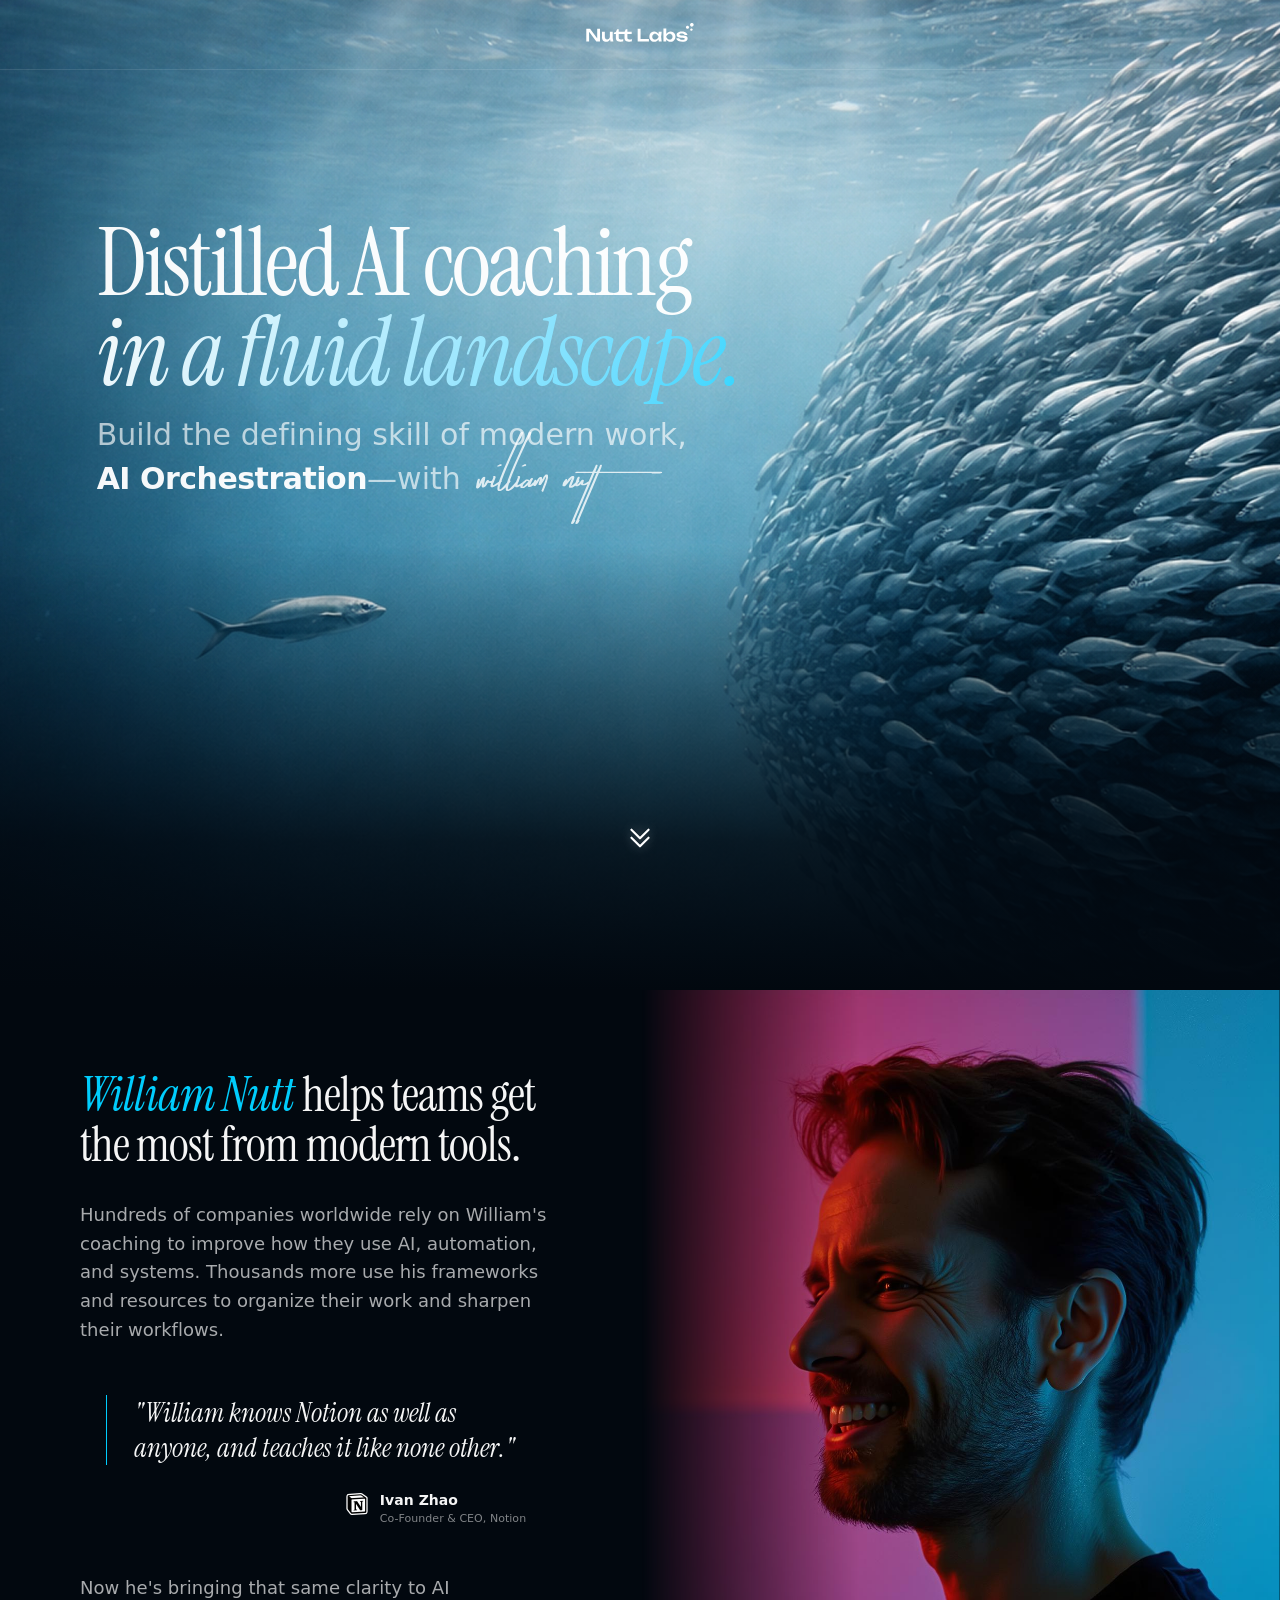
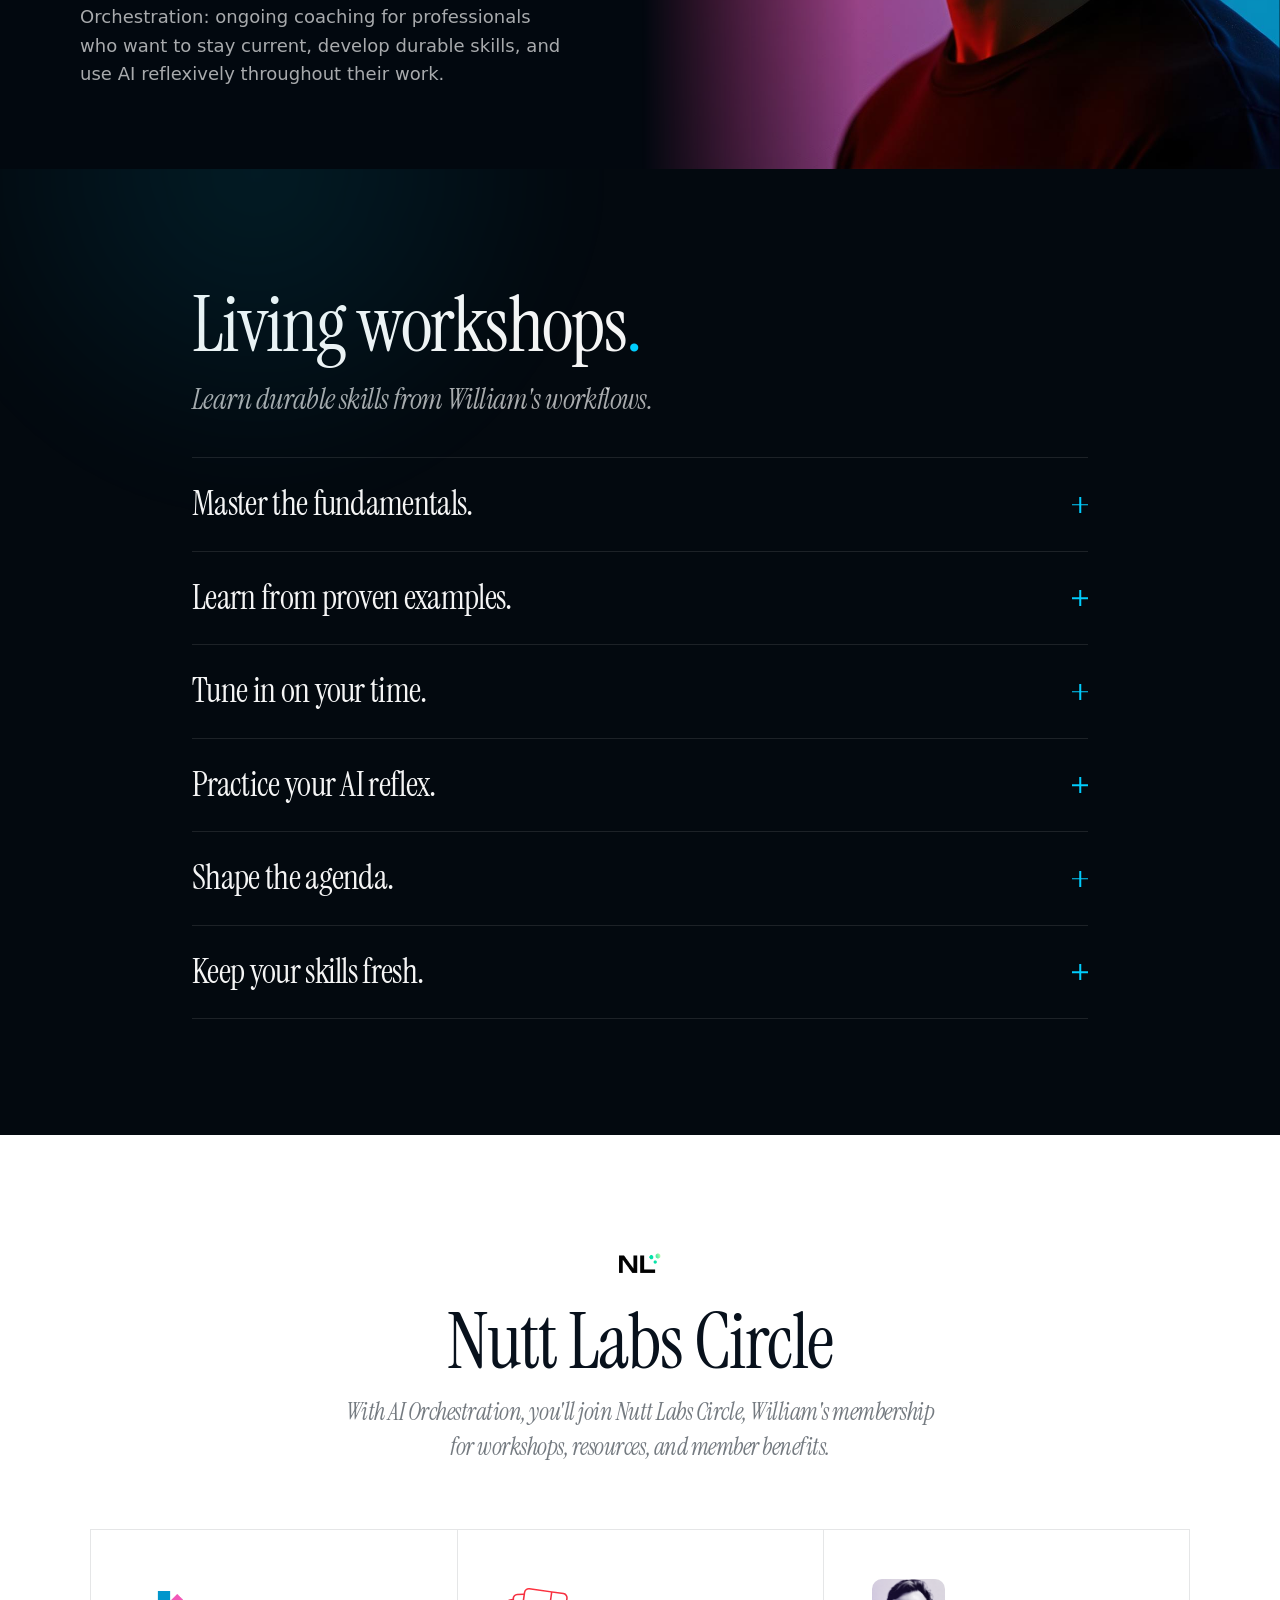
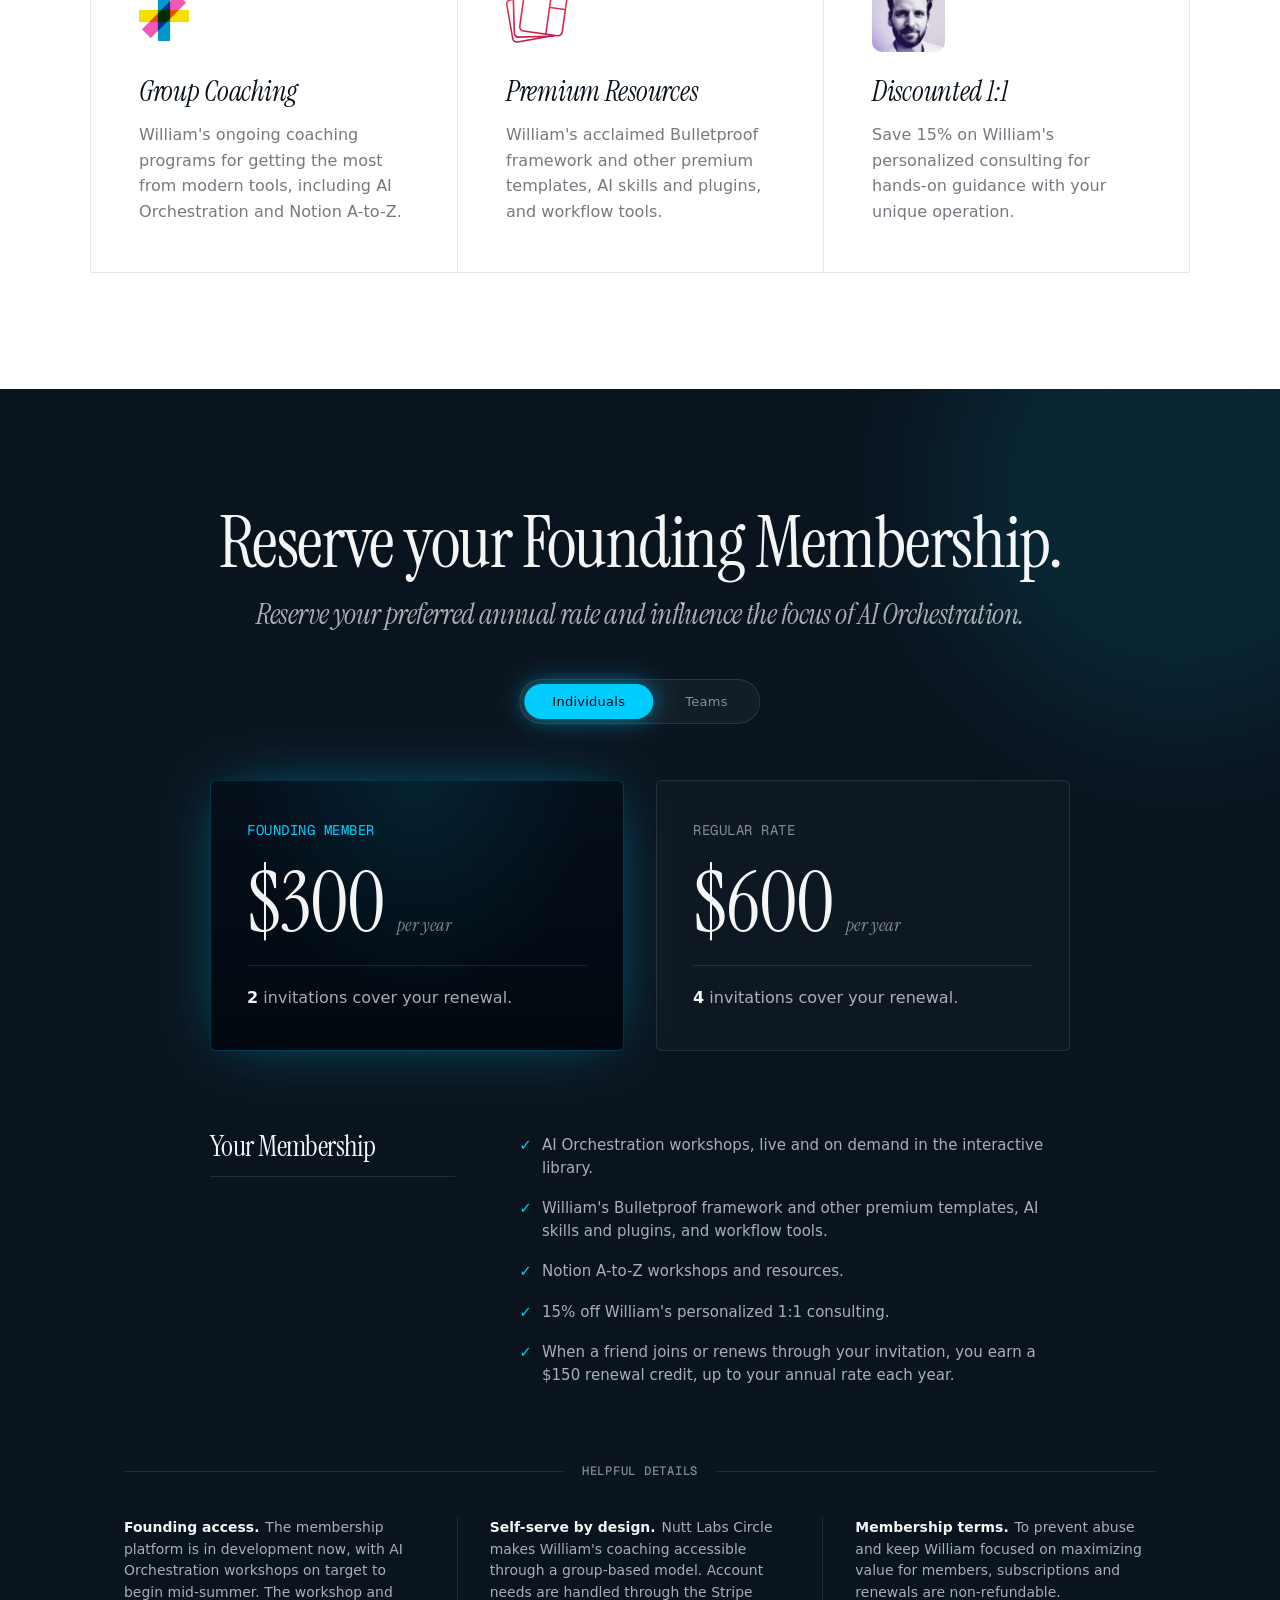
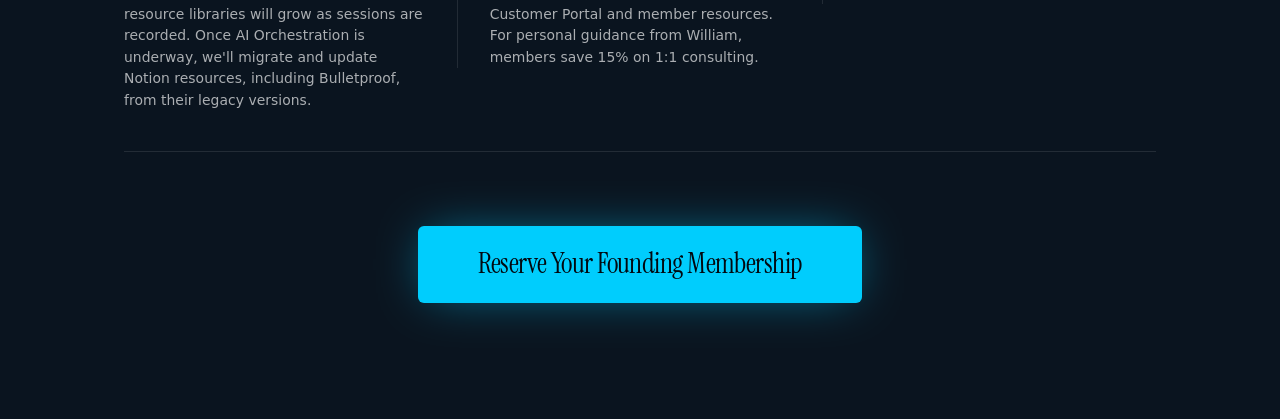
==== ai-orchestration/index.html @ 8f39b7be "Prog Co-authored-by: Copilot <copilot@github.com>" ====
<!DOCTYPE html>
<html lang="en">
<head>
<meta charset="UTF-8">
<meta name="viewport" content="width=device-width, initial-scale=1.0">
<title>Distilled AI Coaching with William Nutt</title>
<link rel="icon" type="image/png" href="assets/nutt-labs_favicon.png">
<meta property="og:image" content="assets/ai-orchestration_og.png">
<link rel="stylesheet" href="css/main.css">
</head>
<body>


<!-- ==================== HERO ==================== -->
<section class="hero-section">
  <div class="hero-bg"></div>
  <header class="hero-header">
    <img src="assets/nutt-labs_logo.svg" alt="Nutt Labs" class="hero-logo">
  </header>
  <div class="hero-content">
    <h1 class="hero-title">Distilled AI coaching<br><span class="hero-title-sub">in a fluid landscape.</span></h1>
    <p class="hero-subtitle"><span class="hero-subtitle__line1">Build the defining skill of modern work, </span><span class="hero-subtitle__line2"><strong>AI Orchestration</strong><span style="font-weight: 300">&mdash;</span>with <img src="assets/william-nutt_signature.svg" alt="William Nutt" class="signature"></span></p>
  </div>
  <div class="scroll-indicator">
    <svg class="chevron-top" width="21" height="12" viewBox="0 0 24 14" fill="none" xmlns="http://www.w3.org/2000/svg">
      <path d="M2 2L12 12L22 2" stroke="white" stroke-width="2.5" stroke-linecap="round" stroke-linejoin="round"/>
    </svg>
    <svg class="chevron-bottom" width="21" height="12" viewBox="0 0 24 14" fill="none" xmlns="http://www.w3.org/2000/svg">
      <path d="M2 2L12 12L22 2" stroke="white" stroke-width="2.5" stroke-linecap="round" stroke-linejoin="round"/>
    </svg>
  </div>
</section>


<!-- ==================== BIO ==================== -->
<section class="bio-section">
  <div class="bio-inner">
    <div class="bio-text">
      <h3 class="bio-lead"><strong>William Nutt</strong> helps teams get the most from modern tools.</h3>

      <p class="bio-body">Hundreds of companies worldwide rely on William's coaching to improve how they use AI, automation, and systems. Thousands more use his frameworks and resources to organize their work and sharpen their workflows.</p>

      <div class="bio-quote-block">
        <blockquote class="bio-quote">
          <p class="bio-quote-text">"William knows Notion as well as anyone, and teaches it like none other."</p>
        </blockquote>
        <div class="bio-attribution">
          <div class="bio-attr-icon">
            <img src="assets/notion.png" alt="Notion">
          </div>
          <div class="bio-attr-text">
            <div class="bio-attr-name">Ivan Zhao</div>
            <div class="bio-attr-title">Co-Founder & CEO, Notion</div>
          </div>
        </div>
      </div>

      <p class="bio-closing">Now he's bringing that same clarity to AI Orchestration: ongoing coaching for professionals who want to stay current, develop durable skills, and use AI reflexively throughout their work.</p>
    </div>
    <div class="bio-image">
      <img src="assets/william-nutt_profile.jpg" alt="Portrait of William Nutt">
    </div>
  </div>
</section>


<!-- ==================== WORKSHOPS ==================== -->
<section class="workshop-section">
  <div class="workshop-inner">
    <h2 class="workshop-header">Living workshops<span class="accent-period">.</span></h2>
    <h4 class="workshop-subheader">Learn durable skills from William's workflows.</h4>

    <div class="accordion">
      <div class="accordion-item">
        <button class="accordion-trigger" type="button" aria-expanded="false" aria-controls="acc-panel-1" id="acc-trigger-1">
          <span class="accordion-title">Master the fundamentals.</span>
          <span class="accordion-icon" aria-hidden="true"></span>
        </button>
        <div class="accordion-panel" id="acc-panel-1" role="region" aria-labelledby="acc-trigger-1" hidden>
          <p class="accordion-body">William continuously reinforces his core principles for getting the most from AI, including "learn fundamentals, not tactics." Specific tools and implementations expire quickly, but essential skills apply across tools and types of work, and they endure as AI evolves.</p>
        </div>
      </div>

      <div class="accordion-item">
        <button class="accordion-trigger" type="button" aria-expanded="false" aria-controls="acc-panel-2" id="acc-trigger-2">
          <span class="accordion-title">Learn from proven examples.</span>
          <span class="accordion-icon" aria-hidden="true"></span>
        </button>
        <div class="accordion-panel" id="acc-panel-2" role="region" aria-labelledby="acc-trigger-2" hidden>
          <p class="accordion-body">Where is AI actually useful? William shows how he, and the teams he advises, use AI for real gains throughout their workflows.</p>
        </div>
      </div>

      <div class="accordion-item">
        <button class="accordion-trigger" type="button" aria-expanded="false" aria-controls="acc-panel-3" id="acc-trigger-3">
          <span class="accordion-title">Tune in on your time.</span>
          <span class="accordion-icon" aria-hidden="true"></span>
        </button>
        <div class="accordion-panel" id="acc-panel-3" role="region" aria-labelledby="acc-trigger-3" hidden>
          <p class="accordion-body">Watch live or on demand. Filter the library by tool, function, date, and other helpful classifications to pinpoint the workshops most relevant to you, each with AI summaries and timestamps.</p>
        </div>
      </div>

      <div class="accordion-item">
        <button class="accordion-trigger" type="button" aria-expanded="false" aria-controls="acc-panel-4" id="acc-trigger-4">
          <span class="accordion-title">Practice your AI reflex.</span>
          <span class="accordion-icon" aria-hidden="true"></span>
        </button>
        <div class="accordion-panel" id="acc-panel-4" role="region" aria-labelledby="acc-trigger-4" hidden>
          <p class="accordion-body">Another of William's core principles: "Use AI reflexively." As you build fundamental skills, practical exercises will help them stick and train your AI reflex.</p>
        </div>
      </div>

      <div class="accordion-item">
        <button class="accordion-trigger" type="button" aria-expanded="false" aria-controls="acc-panel-5" id="acc-trigger-5">
          <span class="accordion-title">Shape the agenda.</span>
          <span class="accordion-icon" aria-hidden="true"></span>
        </button>
        <div class="accordion-panel" id="acc-panel-5" role="region" aria-labelledby="acc-trigger-5" hidden>
          <p class="accordion-body">Submit your questions and topic requests. AI identifies common themes for William to prioritize future workshops.</p>
        </div>
      </div>

      <div class="accordion-item">
        <button class="accordion-trigger" type="button" aria-expanded="false" aria-controls="acc-panel-6" id="acc-trigger-6">
          <span class="accordion-title">Keep your skills fresh.</span>
          <span class="accordion-icon" aria-hidden="true"></span>
        </button>
        <div class="accordion-panel" id="acc-panel-6" role="region" aria-labelledby="acc-trigger-6" hidden>
          <p class="accordion-body">As AI tools evolve at light speed, knowledge goes stale fast. The continuous nature of AI Orchestration keeps your skills sharp so you can maintain your edge.</p>
        </div>
      </div>
    </div>

  </div>
</section>


<!-- ==================== CIRCLE ==================== -->
<section class="circle-section">
  <div class="circle-inner">
    <div class="circle-header-row">
      <h2 class="circle-header">Nutt Labs Circle</h2>
      <div class="circle-header-divider"></div>
      <img src="assets/nutt-labs_icon.png" alt="Nutt Labs" class="circle-logo">
    </div>
    <h4 class="circle-subheader">With AI Orchestration, you'll join Nutt Labs Circle, William's membership for workshops, resources, and member benefits.</h4>

    <div class="circle-grid">
      <div class="circle-card">
        <div class="card-image-wrap"><img src="assets/Productivity-Nexus-Icon.png" alt="Productivity Nexus icon" class="card-image card-image--icon card-image--productivity-nexus"></div>
        <h4 class="circle-title">Group Coaching</h4>
        <p class="circle-description">William's ongoing coaching programs for getting the most from modern tools, including AI Orchestration and Notion A-to-Z.</p>
      </div>

      <div class="circle-card">
        <div class="card-image-wrap"><img src="assets/templates-icon.svg" alt="Premium resources" class="card-image card-image--icon"></div>
        <h4 class="circle-title">Premium Resources</h4>
        <p class="circle-description">William's acclaimed Bulletproof framework and other premium templates, AI skills and plugins, and workflow tools.</p>
      </div>

      <div class="circle-card">
        <div class="card-image-wrap"><img src="assets/william-nutt_purple.png" alt="William Nutt" class="card-image card-image--headshot"></div>
        <h4 class="circle-title">Discounted 1:1</h4>
        <p class="circle-description">Save 15% on William's personalized consulting for hands-on guidance with your unique operation.</p>
      </div>
    </div>
  </div>
</section>


<!-- ==================== PRICING ==================== -->
<section class="pricing-section" id="pricing">
  <div class="pricing-inner">
    <h2 class="pricing-header">Reserve your Founding Membership.</h2>
    <h4 class="pricing-subheader">Reserve your preferred annual rate and influence the focus of AI Orchestration.</h4>

    <div class="tabs">
      <button class="tab active" onclick="switchTab('individual')">Individuals</button>
      <a href="https://form.nutt.ai/teams" target="_blank" class="tab">Teams</a>
    </div>

    <!-- Individual Tab -->
    <div id="tab-individual" class="tab-content active">
      <div class="pricing-columns">
        <div class="pricing-card founding">
          <div class="card-tier">Founding Member</div>
          <div class="card-price">$300</div>
          <div class="card-price-period">per year</div>
          <hr class="card-divider">
          <div class="card-referral"><span class="referral-highlight">2</span> invitations cover your renewal.</div>
        </div>

        <div class="pricing-card regular">
          <div class="card-tier">Regular Rate</div>
          <div class="card-price">$600</div>
          <div class="card-price-period">per year</div>
          <hr class="card-divider">
          <div class="card-referral"><span class="referral-highlight">4</span> invitations cover your renewal.</div>
        </div>
      </div>

    </div>


    <div class="features-section">
      <div class="features-left">
        <h4 class="features-heading">Your Membership</h4>
        <hr class="features-line">
      </div>
      <ul class="features-list">
        <li class="feature-item"><span class="feature-check">&#10003;</span> <span>AI Orchestration workshops, live and on demand in the interactive library.</span></li>
        <li class="feature-item"><span class="feature-check">&#10003;</span> <span>William's Bulletproof framework and other premium templates, AI skills and plugins, and workflow tools.</span></li>
        <li class="feature-item"><span class="feature-check">&#10003;</span> <span>Notion A-to-Z workshops and resources.</span></li>
        <li class="feature-item"><span class="feature-check">&#10003;</span> <span>15% off William's personalized 1:1 consulting.</span></li>
        <li class="feature-item"><span class="feature-check">&#10003;</span> <span>When a friend joins or renews through your invitation, you earn a $150 renewal credit, up to your annual rate each year.</span></li>
      </ul>
    </div>

    <div class="cta-fine-print-block">
      <p class="cta-fine-print-intro">Helpful Details</p>
      <div class="cta-fine-print">
        <div class="cta-fine-print-item">
          <p class="cta-fine-print-body"><strong>Founding access.</strong> The membership platform is in development now, with AI Orchestration workshops on target to begin mid-summer. The workshop and resource libraries will grow as sessions are recorded. Once AI Orchestration is underway, we'll migrate and update Notion resources, including Bulletproof, from their legacy versions.</p>
        </div>
        <div class="cta-fine-print-item">
          <p class="cta-fine-print-body"><strong>Self-serve by design.</strong> Nutt Labs Circle makes William's coaching accessible through a group-based model. Account needs are handled through the Stripe Customer Portal and member resources. For personal guidance from William, members save 15% on 1:1 consulting.</p>
        </div>
        <div class="cta-fine-print-item">
          <p class="cta-fine-print-body"><strong>Membership terms.</strong> To prevent abuse and keep William focused on maximizing value for members, subscriptions and renewals are non-refundable.</p>
        </div>
      </div>
    </div>

    <div class="cta-wrapper">
      <a href="https://buy.stripe.com/8x25kFegy5X5c1M9AR4c800" class="cta-button" target="_blank">Reserve Your Founding Membership</a>
    </div>
  </div>
</section>


<script src="js/main.js"></script>

</body>
</html>
---- ai-orchestration/css/main.css ----
@import url('https://fonts.googleapis.com/css2?family=Ubuntu:ital,wght@0,300;0,400;0,500;0,700;1,300&display=swap');
@import url('https://fonts.googleapis.com/css2?family=IBM+Plex+Serif:ital@0;1&display=swap');
@import url('https://fonts.googleapis.com/css2?family=Instrument+Serif:ital@0;1&display=swap');
@import url('https://fonts.googleapis.com/css2?family=Geist+Mono:wght@400&display=swap');

:root {
  --font-ui:      system-ui, -apple-system, Inter, Arial, BlinkMacSystemFont, sans-serif;
  --font-display: 'Instrument Serif', 'IBM Plex Serif', Georgia, serif;
  --font-serif:   'IBM Plex Serif', Georgia, serif;
  --font-mono:    'Geist Mono', ui-monospace, SFMono-Regular, Menlo, Monaco, Consolas, monospace;

  /* Surfaces */
  --bg-deep:     #02080F;
  --bg-hero:     #050F1B;
  --bg-workshop: #03090F;
  --bg-pricing:  #0A141F;
  --bg-light:    #FFFFFF;

  /* Accent — electric cyan */
  --accent:        oklch(0.78 0.16 220);
  --accent-glow:   oklch(0.78 0.18 220 / 0.55);
  --accent-soft:   oklch(0.78 0.16 220 / 0.22);
  --accent-faint:  oklch(0.78 0.16 220 / 0.10);

  /* Ink — text on LIGHT surfaces */
  --ink:           #08111C;
  --ink-soft:      rgba(8, 17, 28, 0.74);
  --ink-muted:     rgba(8, 17, 28, 0.56);
  --ink-dim:       rgba(8, 17, 28, 0.40);
  --ink-hairline:  rgba(8, 17, 28, 0.10);

  /* Paper — text on DARK surfaces */
  --paper:           rgba(255, 255, 255, 0.96);
  --paper-soft:      rgba(255, 255, 255, 0.66);
  --paper-muted:     rgba(255, 255, 255, 0.50);
  --paper-faint:     rgba(255, 255, 255, 0.20);
  --paper-hairline:  rgba(255, 255, 255, 0.10);

  --radius:            6px;
  --section-padding:   116px 32px;
  --border-paper:      1px solid var(--paper-hairline);
  --border-ink:        1px solid var(--ink-hairline);
  --shadow-accent:     0 0 50px -10px var(--accent-glow);
  --shadow-accent-lg:  0 0 70px -10px var(--accent-glow);
  --transition-fast:   0.2s ease;

  --fs-body-lg:   28px;
  --fs-body:      18px;
  --fs-body-md:   17px;
  --fs-body-base: 16px;
  --fs-body-sm:   14px;
  --fs-body-xs:   13px;
  --fs-caption:   11px;
  --fs-subhead:   34px;
  --fs-control:   15px;
  --fs-price:     42px;
  --fs-price-sm:  36px;
  --fw-regular:   400;
  --fw-medium:    500;
  --fw-semibold:  600;
  --fw-bold:      700;
  --lh-body:      1.6;
  --lh-copy:      1.5;
  --lh-ui:        1;
  --lh-display: 1.05;
  --ls-tight:     -0.01em;
  --ls-tighter:   -0.02em;
  --ls-tightest:  -0.03em;
  --ls-display:   -0.02em;
}

* {
  margin: 0;
  padding: 0;
  box-sizing: border-box;
}

body {
  font-family: var(--font-ui);
  letter-spacing: 0.04px;
  background: var(--bg-deep);
  color: var(--paper);
  -webkit-font-smoothing: antialiased;
}

p {
  font-weight: var(--fw-regular);
}

strong {
  font-weight: var(--fw-semibold);
}

a {
  color: inherit;
  transition: color var(--transition-fast);
}

button {
  font: inherit;
}

img {
  max-width: 100%;
}

h1,
h2,
h3,
h4,
h5,
h6 {
  font-family: var(--font-display);
  font-weight: var(--fw-regular);
  letter-spacing: var(--ls-display);
  line-height: var(--lh-display);
  color: var(--paper);
}

h1 {
  font-size: 95px;
  line-height: 0.95em;
  letter-spacing: -0.03em;
}

h2 {
  font-size: 77px;
}

h3 {
  font-size: 48px;
}

h4 {
  font-size: 29px;
}

.workshop-inner,
.circle-inner,
.pricing-inner {
  margin: 0 auto;
  max-width: var(--section-inner-max);
}

.circle-header,
.pricing-header,
.circle-subheader,
.pricing-subheader,
.invitation-line,
.cta-wrapper {
  text-align: center;
}

/* =============================================
   HERO SECTION
   ============================================= */
.hero-section {
  position: relative;
  height: 110vh;
  min-height: 600px;
  display: flex;
  flex-direction: column;
  background: var(--bg-hero);
}

.hero-bg {
  position: absolute;
  inset: 0;
  background-image: url('../assets/under-the-sea.jpg');
  background-color: var(--bg-hero);
  background-size: cover;
  background-position: 40% 0;
  z-index: 0;
}

.hero-bg::after {
  content: '';
  position: absolute;
  inset: 0;
  background: linear-gradient(
    180deg,
    rgba(5, 15, 27, 0) 55%,
    rgba(2, 8, 15, 0.85) 85%,
    var(--bg-deep) 100%
  );
  pointer-events: none;
  z-index: 1;
}

.hero-header {
  position: absolute;
  top: 0;
  left: 0;
  right: 0;
  z-index: 2;
  padding: 23px;
  border-bottom: 0.78px solid var(--paper-hairline);
}

.hero-logo {
  display: block;
  width: 108px;
  height: auto;
  margin: 0 auto;
}

.hero-content {
  position: absolute;
  z-index: 1;
  left: 7.55%;
  top: 22%;
}

.hero-title-sub {
  display: block;
  font-family: 'Instrument Serif', Georgia, serif;
  font-style: italic;
  font-weight: var(--fw-regular);
  padding-bottom: 0.2em;
  opacity: 1;
  background: linear-gradient(
    120deg,
    var(--paper) 0%,
    var(--accent) 60%,
    var(--paper) 100%
  );
  background-size: 200% 100%;
  -webkit-background-clip: text;
          background-clip: text;
  -webkit-text-fill-color: transparent;
  animation: shimmer 8s linear infinite;
}

@keyframes shimmer {
  0%   { background-position: 200% 0; }
  100% { background-position: -200% 0; }
}

.hero-subtitle {
  font-size: 30px;
  font-weight: var(--fw-regular);
  color: var(--paper-soft);
  --subtitle__lineHeight: 1.2em;
  line-height: var(--subtitle__lineHeight);
  display: flex;
  flex-direction: column;
}

.hero-subtitle__line2 strong {
  color: var(--paper);
  letter-spacing: -0.5px;
}

.hero-subtitle .signature {
  display: inline-block;
  height: 92px;
  width: auto;
  flex-shrink: 0;
  opacity: .8;
  /* Drop signature so bottom of "g" in coaching aligns between "ll" and "tt" */
  position: relative;
  top: 35px;
  left: 5px;
  /* Line height of text - height of signature image */
  margin-top: calc(var(--subtitle__lineHeight) - 92px);
}

.scroll-indicator {
  position: absolute;
  top: 92vh;
  left: 50%;
  transform: translateX(-50%);
  z-index: 2;
  display: flex;
  flex-direction: column;
  align-items: center;
}

.scroll-indicator svg {
  filter: drop-shadow(0 0 6px rgba(255, 255, 255, 0.35));
}

.scroll-indicator .chevron-top {
  animation: chevronTop 2.4s ease-in-out infinite;
}

.scroll-indicator .chevron-bottom {
  margin-top: -4px;
  animation: chevronBottom 2.4s ease-in-out infinite;
}

@keyframes chevronTop {
  0%   { opacity: 0.6; }
  50%  { opacity: 0.12; }
  100% { opacity: 0.6; }
}

@keyframes chevronBottom {
  0%   { opacity: 0.12; }
  50%  { opacity: 0.55; }
  100% { opacity: 0.12; }
}

/* =============================================
   BIO SECTION
   ============================================= */
.bio-section {
  position: relative;
  background: var(--bg-deep);
  color: var(--paper);
}

.bio-inner {
  position: relative;
  z-index: 1;
  display: flex;
  align-items: stretch;
  max-width: 1440px;
  margin: 0 auto;
}

.bio-text {
  background: var(--bg-deep);
  display: flex;
  flex-direction: column;
  gap: 30px;
  padding: 80px;
}

.bio-body,
.bio-closing {
  font-size: var(--fs-body);
  color: var(--paper-soft);
  line-height: var(--lh-body);
}

/* The italic "William Nutt" — single accent emphasis allowed in bio */
.bio-lead strong {
  font-style: italic;
  font-weight: var(--fw-regular);
  color: var(--accent);
}

/* quoteAndIvan wrapper */
.bio-quote-block {
  display: flex;
  flex-direction: column;
  gap: 28px;
  padding-left: 26px;
  padding-right: 36px;
  margin: 20px 0;
}

.bio-quote {
  border-left: 1.5px solid var(--accent);
  padding-left: 27px;
  padding-top: 0;
  padding-bottom: 0;
}

.bio-quote-text {
  font-family: var(--font-display);
  font-size: 27px;
  font-weight: var(--fw-regular);
  font-style: italic;
  color: var(--paper);
  line-height: 1.3;
}

.bio-attribution {
  display: flex;
  align-items: flex-start;
  gap: 12px;
  justify-content: flex-end;
}

.bio-attr-icon,
.bio-attr-icon img {
  width: 22px;
  height: 22px;
}

.bio-attr-icon {
  flex-shrink: 0;
}

.bio-attr-icon img {
  border-radius: 4px;
}

.bio-attr-text {
  display: flex;
  flex-direction: column;
  gap: 6px;
  font-size: var(--fs-body-sm);
  line-height: var(--lh-ui);
}

.bio-attr-name {
  font-weight: var(--fw-semibold);
  color: var(--paper);
}

.bio-attr-title {
  color: var(--paper-muted);
  font-size: var(--fs-caption);
}

.bio-image {
  background-color: var(--bg-deep);
}

.bio-image img {
  display: block;
  width: 100%;
  height: 100%;
  object-fit: cover;
  object-position: 50% 20%;
  -webkit-mask-image: linear-gradient(90deg, #000 66%, transparent 100%);
          mask-image: linear-gradient(90deg, #000 66%, transparent 100%);
  transform: scaleX(-1);
}

.bio-attribution { color: var(--paper-muted); }

/* =============================================
   WORKSHOP SECTION
   ============================================= */
.workshop-section {
  background: var(--bg-workshop);
  position: relative;
}

.workshop-section::before {
    content: "";
    position: absolute;
    top: -40%;
    left: -10%;
    width: 60%;
    height: 80%;
    pointer-events: none;
    filter: blur(40px);
    background: radial-gradient(circle, var(--accent-faint), transparent 60%);
}

.workshop-inner {
  --section-inner-max: 960px;
  padding: var(--section-padding);
}

.workshop-header {
  margin-bottom: 12px;
}

.accent-period {
  color: var(--accent);
}

.workshop-subheader {
  font-style: italic;
  color: var(--paper-soft);
  line-height: var(--lh-copy);
  margin-bottom: 36px;
}

/* --- Accordions --- */
.accordion {
  border-top: var(--border-paper);
  overflow-anchor: none;
}

.accordion-item {
  padding: 25px 0 11px;
  border-bottom: var(--border-paper);
}

.accordion-trigger {
  display: flex;
  align-items: center;
  justify-content: space-between;
  width: 100%;
  padding-bottom: 14px;
  background: none;
  border: none;
  color: var(--paper);
  text-align: left;
  cursor: pointer;
  gap: 24px;
  transition: opacity var(--transition-fast), color var(--transition-fast);
}

.accordion-trigger:hover {
  opacity: 0.82;
}

.accordion-trigger:hover .accordion-title {
  color: var(--accent);
}

.accordion-trigger[aria-expanded="true"] .accordion-title {
  color: var(--accent);
}

.accordion-title {
  font-family: var(--font-display);
  font-size: var(--fs-subhead);
  font-weight: var(--fw-regular);
  letter-spacing: var(--ls-tighter);
  line-height: 1.25;
  transition: color var(--transition-fast);
}

.accordion-icon {
  position: relative;
  width: 16px;
  height: 16px;
  flex-shrink: 0;
}

.accordion-icon::before,
.accordion-icon::after {
  content: '';
  position: absolute;
  top: 50%;
  left: 50%;
  background: var(--accent);
  transition: transform 0.25s ease, opacity 0.25s ease;
}

.accordion-icon::before {
  width: 16px;
  height: 1.5px;
  transform: translate(-50%, -50%);
}

.accordion-icon::after {
  width: 1.5px;
  height: 16px;
  transform: translate(-50%, -50%);
}

.accordion-trigger[aria-expanded="true"] .accordion-icon::after {
  transform: translate(-50%, -50%) scaleY(0);
  opacity: 0;
}

.accordion-panel {
  padding: 0 0 14px;
}

.accordion-panel[hidden] {
  display: none;
}

.accordion-body {
  font-size: var(--fs-body-md);
  color: var(--paper-soft);
  line-height: var(--lh-body);
  max-width: 720px;
}

/* =============================================
   CIRCLE SECTION
   ============================================= */
.circle-section,
.pricing-section {
  padding: var(--section-padding);
}

.circle-section {
  background: var(--bg-light);
}

.circle-section h2,
.circle-section h3 {
  color: var(--ink);
}

.circle-inner {
  --section-inner-max: 1100px;
}

.circle-grid {
  display: grid;
  grid-template-columns: 1fr 1fr 1fr;
  border: var(--border-ink);
}

.circle-card {
  padding: 48px;
  background: var(--bg-light);
  border-left: var(--border-ink);
  border-top: var(--border-ink);
}

.circle-card:nth-child(-n+3) {
  border-top: none;
}

.circle-card:first-child {
  border-left: none;
}

.card-image-wrap {
  height: 76px;
  display: flex;
  align-items: center;
  margin-bottom: 22px;
}

.card-image {
  display: block;
}

.card-image--headshot {
  width: 73px;
  height: 73px;
  border-radius: 10px;
  object-fit: cover;
  object-position: center top;
}

.card-image--icon {
  height: 55px;
  width: auto;
}

.card-image--productivity-nexus {
  height: 50px;
}

.card-image--notion {
  height: 49px;
  width: auto;
  position: relative;
  top: 3px;
}

.circle-title {
  font-family: var(--font-display);
  font-size: 28px;
  font-weight: var(--fw-regular);
  font-style: italic;
  color: var(--ink);
  margin-bottom: 14px;
  letter-spacing: var(--ls-tight);
  line-height: 1.15;
}

.circle-description {
  font-size: var(--fs-body-base);
  color: var(--ink-muted);
  line-height: var(--lh-body);
}

.circle-description a       { color: var(--ink); }
.circle-description a:hover { color: var(--accent); }

.circle-note {
  font-size: var(--fs-body-sm);
  color: var(--ink-dim);
  line-height: var(--lh-copy);
  margin-top: 14px;
  font-style: italic;
}

.learn-more {
  display: inline-block;
  margin-top: 16px;
  font-size: var(--fs-control);
  font-weight: var(--fw-medium);
  text-decoration: none;
  letter-spacing: var(--ls-tight);
  color: var(--ink);
}

.learn-more:hover {
  color: var(--accent);
}

.learn-more::after {
  content: ' →';
}

/* =============================================
   PRICING / RESERVE SECTION
   ============================================= */
.pricing-section {
  position: relative;
  background: var(--bg-pricing);
  color: var(--paper);
  overflow: hidden;
}

/* Diffuse cyan halo, top-right, behind content */
.pricing-section::before {
  content: '';
  position: absolute;
  top: -140px;
  right: -140px;
  width: 480px;
  height: 480px;
  background: var(--accent-faint);
  filter: blur(60px);
  border-radius: 50%;
  pointer-events: none;
  z-index: 0;
}

.pricing-inner {
  --section-inner-max: 860px;
  position: relative;
  z-index: 1;
}

.pricing-header {
  font-size: 72px;
}

.circle-header-row {
  display: flex;
  flex-direction: column-reverse;
  align-items: center;
  justify-content: center;
  gap: 29px;
}

.circle-logo {
  height: 22px;
  width: auto;
  flex-shrink: 0;
  margin-left: 0;
}

.circle-header-divider {
    display: none;
    width: 1px;
    height: 25px;
    background: var(--ink-hairline);
    flex-shrink: 0;
    margin: 3px 21px 0;
}

.circle-subheader,
.pricing-subheader {
  font-family: var(--font-display);
  font-style: italic;
  font-weight: var(--fw-regular);
  line-height: 1.45;
  margin: 12px auto 44px;
}

.circle-subheader {
  color: var(--ink-muted);
  margin-bottom: 64px;
  max-width: 600px;
  font-size: 24px;
}

.pricing-subheader {
  color: var(--paper-soft);
}

/* Tabs */
.tabs {
  display: inline-flex;
  align-items: center;
  gap: 4px;
  padding: 4px;
  background: rgba(255, 255, 255, 0.04);
  border: 1px solid var(--paper-hairline);
  border-radius: 999px;
  position: relative;
  left: 50%;
  transform: translateX(-50%);
  margin-bottom: 56px;
}

.tab {
  padding: 10px 28px;
  width: auto;
  background: transparent;
  border: none;
  border-radius: 999px;
  color: var(--paper-muted);
  font-family: var(--font-ui);
  font-size: 13px;
  font-weight: 500;
  letter-spacing: 0.02em;
  text-decoration: none;
  cursor: pointer;
  transition: color 0.25s ease, background 0.25s ease, box-shadow 0.25s ease;
}

/* Neutralize any prior square-corner overrides on first/last child */
.tab:first-child,
.tab:last-child {
  border: none;
  border-radius: 999px;
}

.tab:hover {
  color: var(--paper);
}

.tab.active {
  background: var(--accent);
  color: var(--bg-deep);
  box-shadow: 0 0 24px var(--accent-glow);
}

.tab-content        { display: none; }
.tab-content.active { display: block; }

/* Pricing cards */
.pricing-columns {
  display: grid;
  grid-template-columns: 1fr 1fr;
  gap: 32px;
  margin-bottom: 74px;
}

.pricing-card {
  padding: 40px 36px;
  border-radius: var(--radius);
  color: var(--paper);
  transition: background var(--transition-fast), border-color var(--transition-fast);
}

.pricing-card.founding {
  background:
    radial-gradient(ellipse at top, var(--accent-faint), transparent 60%),
    linear-gradient(180deg, var(--bg-hero), var(--bg-deep));
  border: 1px solid var(--accent-soft);
  box-shadow: 0 0 60px -20px var(--accent-glow);
}

.pricing-card.regular {
  background: rgba(255, 255, 255, 0.02);
  border: var(--border-paper);
}

.pricing-card.regular:hover {
  background: rgba(255, 255, 255, 0.04);
}

.pricing-card .card-price        { color: var(--paper); }
.pricing-card .card-price-period { color: var(--paper-muted); }
.pricing-card .card-divider      { border-color: var(--paper-hairline); }
.pricing-card .card-referral     { color: var(--paper-soft); }
.pricing-card .referral-highlight { color: var(--paper); font-weight: var(--fw-semibold); }

.pricing-card.founding .card-tier { color: var(--accent); }
.pricing-card.regular .card-tier  { color: var(--paper-muted); }

.card-tier {
  font-family: var(--font-mono);
  font-size: var(--fs-body-sm);
  font-weight: var(--fw-regular);
  letter-spacing: 0.5px;
  text-transform: uppercase;
  margin-bottom: 22px;
}

.card-price {
  display: inline-block;
  font-family: var(--font-display);
  font-size: 84px;
  font-weight: var(--fw-regular);
  letter-spacing: var(--ls-tighter);
  line-height: var(--lh-ui);
}

.card-price-period {
  display: inline-block;
  font-family: var(--font-display);
  font-size: var(--fs-body);
  font-style: italic;
  font-weight: var(--fw-regular);
  margin-left: 8px;
  vertical-align: baseline;
}

.card-divider {
  border: none;
  border-top: 1px solid;
  margin: 20px 0;
}

.card-referral {
  font-size: var(--fs-body-base);
  line-height: var(--lh-copy);
}

.invitation-line {
  font-size: var(--fs-body-sm);
  line-height: var(--lh-body);
  color: var(--paper-muted);
  max-width: 560px;
  margin: 0 auto 56px;
  padding: 0 8px;
}


/* Features */
.features-section {
  display: flex;
  justify-content: space-between;
  align-items: flex-start;
  gap: 64px;
}

.features-left {
  flex: 1;
  padding-top: 6px;
}

.features-heading {
  margin-bottom: 14px;
  white-space: nowrap;
  padding-right: 80px;
}

.features-line {
  border: none;
  border-top: var(--border-paper);
}

.features-list {
  list-style: none;
  flex-shrink: 1;
  min-width: 0;
}

.feature-item {
  display: flex;
  align-items: baseline;
  gap: 10px;
  padding: 9px 0;
  font-size: var(--fs-control);
  color: var(--paper-soft);
  line-height: var(--lh-copy);
}

.feature-check {
  color: var(--accent);
  font-size: var(--fs-control);
  flex-shrink: 0;
}

.feature-item a       { color: var(--paper); text-decoration: underline; }
.feature-item a:hover { color: var(--accent); }

.feature-item em {
  font-style: italic;
  font-size: var(--fs-body-xs);
  color: var(--paper-muted);
}

.cta-fine-print-block {
    margin: 70px 0 74px;
    border-bottom: var(--border-paper);
    width: 120%;
    position: relative;
    left: 50%;
    transform: translateX(-50%);
    max-width: 86vw;
}

.cta-fine-print-intro {
  display: flex;
  align-items: center;
  gap: 18px;
  margin: 0;
  font-family: var(--font-mono);
  font-size: 0.76rem;
  font-weight: var(--fw-medium);
  line-height: var(--lh-ui);
  letter-spacing: 0.06em;
  text-transform: uppercase;
  color: var(--paper-muted);
  white-space: nowrap;
}

.cta-fine-print-intro::before,
.cta-fine-print-intro::after {
  content: '';
  flex: 1;
  height: 1px;
  background: var(--paper-hairline);
}

.cta-fine-print {
  display: flex;
  align-items: flex-start;
  gap: 0;
  padding: 40px 0;
}

.cta-fine-print-item {
  flex: 1;
  padding-right: 32px;
}

.cta-fine-print-item + .cta-fine-print-item {
  padding-left: 32px;
  padding-right: 32px;
  border-left: var(--border-paper);
}

.cta-fine-print-item:last-child {
  padding-right: 0;
}

.cta-fine-print-body {
  margin: 0;
  font-size: 0.87rem;
  line-height: 1.55;
  color: var(--paper-soft);
}

.cta-fine-print-body strong {
  color: var(--paper);
  margin-right: 0.1em;
}

.cta-button {
  display: inline-block;
  padding: 23px 60px 24px;
  font-size: var(--fs-body-lg);
  font-weight: var(--fw-regular);
  font-family: var(--font-display);
  color: var(--bg-deep);
  background: var(--accent);
  border: none;
  border-radius: var(--radius);
  cursor: pointer;
  text-decoration: none;
  letter-spacing: var(--ls-display);
  line-height: var(--lh-display);
  box-shadow: var(--shadow-accent);
  transition: transform var(--transition-fast), box-shadow var(--transition-fast);
}

.cta-button:hover {
  transform: scale(1.05);
  box-shadow: var(--shadow-accent-lg);
}

/* =============================================
   MOBILE RESPONSIVE
   ============================================= */
@media (max-width: 767px) {
  :root {
    --section-padding: 68px 24px;
    --fs-body-lg: 22px;
    --fs-body: 17px;
    --fs-body-md: 16px;
    --fs-subhead: 28px;
  }

  h1 {
    font-size: clamp(47px, 14vw, 64px);
    line-height: 0.94;
  }

  h2 {
    font-size: clamp(42px, 12vw, 56px);
    line-height: var(--lh-display);
  }

  h3 {
    font-size: clamp(31px, 9vw, 40px);
  }

  h4 {
    font-size: 24px;
  }

  /* --- HERO --- */

  .hero-section {
    height: 100svh;
    min-height: 640px;
    padding: 0 24px;
    justify-content: center;
    overflow: hidden;
  }

  .hero-bg {
    background-position: 54% 0;
  }

  .hero-header {
    padding: 18px;
  }

  .hero-logo {
    width: 92px;
  }

  .hero-content {
    position: relative;
    z-index: 2;
    top: auto;
    left: auto;
    max-width: 360px;
    padding-top: 18px;
  }

  .hero-title {
    margin-bottom: 12px;
  }

  .hero-subtitle {
    --subtitle__lineHeight: 1.24em;
    font-size: 19px;
    color: var(--paper-soft);
    max-width: 320px;
  }

  .hero-subtitle__line2 {
    display: block;
  }

  .hero-subtitle .signature {
    --signatureHeight: 58px;
    height: var(--signatureHeight);
    top: 22px;
    left: 3px;
    margin-top: calc(var(--subtitle__lineHeight) - var(--signatureHeight));
  }

  .scroll-indicator {
    top: auto;
    bottom: 32px;
  }

  /* --- BIO --- */

  .bio-inner {
    flex-direction: column;
  }

  .bio-text {
    padding: 64px 24px 56px;
    gap: 24px;
  }

  .bio-lead {
    font-size: clamp(30px, 9vw, 38px);
  }

  .bio-body,
  .bio-closing {
    font-size: 16px;
    line-height: 1.62;
  }

  .bio-quote-block {
    gap: 20px;
    padding-left: 0;
    padding-right: 0;
    margin: 6px 0;
  }

  .bio-quote {
    padding-left: 18px;
  }

  .bio-quote-text {
    font-size: 22px;
    line-height: 1.35;
  }

  .bio-attribution {
    justify-content: flex-start;
  }

  .bio-image {
    height: 320px;
  }

  .bio-image img {
    object-position: 50% 16%;
    -webkit-mask-image: linear-gradient(180deg, transparent 0, #000 18%);
            mask-image: linear-gradient(180deg, transparent 0, #000 18%);
  }

  /* --- WORKSHOP --- */

  .workshop-section::before {
    top: -18%;
    left: -30%;
    width: 120%;
    height: 44%;
  }

  .workshop-header {
    margin-bottom: 10px;
  }

  .workshop-subheader {
    font-size: 22px;
    line-height: 1.35;
    margin-bottom: 34px;
  }

  .accordion-item {
    padding: 20px 0 9px;
  }

  .accordion-trigger {
    align-items: flex-start;
    padding: 0 0 12px;
    gap: 16px;
  }

  .accordion-title {
    font-size: 28px;
    line-height: 1.16;
  }

  .accordion-icon {
    width: 14px;
    height: 14px;
    margin-top: 9px;
  }

  .accordion-body {
    font-size: 16px;
    line-height: 1.62;
  }

  .accordion-panel {
    padding-bottom: 20px;
  }

  /* --- CIRCLE --- */

  .circle-header-row {
    flex-direction: column-reverse;
    gap: 20px;
  }

  .circle-header-divider {
    display: none;
  }

  .circle-grid {
    grid-template-columns: 1fr;
    border-left: none;
    border-right: none;
  }

  .circle-card {
    padding: 34px 0;
    border-left: none;
    border-top: var(--border-ink);
  }

  /* Override desktop "first row = no top border" rule */
  .circle-card:nth-child(-n+3) {
    border-top: var(--border-ink);
  }

  .circle-card:first-child {
    border-top: none;
  }

  .circle-subheader {
    font-size: 22px;
    line-height: 1.42;
    max-width: 23rem;
    margin-bottom: 44px;
  }

  .card-image-wrap {
    height: 66px;
    margin-bottom: 18px;
  }

  .card-image--headshot {
    width: 64px;
    height: 64px;
  }

  .card-image--icon {
    height: 48px;
  }

  .card-image--productivity-nexus {
    height: 44px;
  }

  .circle-title {
    font-size: 26px;
    margin-bottom: 10px;
  }

  .circle-description {
    font-size: 16px;
    line-height: 1.58;
  }

  /* --- PRICING --- */

  .pricing-section::before {
    top: -120px;
    right: -210px;
    width: 380px;
    height: 380px;
  }

  .pricing-header {
    font-size: clamp(42px, 12vw, 54px);
  }

  .pricing-subheader {
    font-size: 22px;
    line-height: 1.42;
    max-width: 23rem;
    margin-bottom: 36px;
  }

  .tabs {
    margin-bottom: 42px;
    max-width: 100%;
  }

  .tab {
    padding: 10px 20px;
    font-size: 12px;
  }

  .pricing-columns {
    grid-template-columns: 1fr;
    gap: 18px;
    margin-bottom: 52px;
  }

  .pricing-card {
    padding: 34px 24px 30px;
  }

  .card-tier {
    margin-bottom: 18px;
  }

  .card-price {
    font-size: clamp(64px, 19vw, 78px);
  }

  .card-price-period {
    font-size: 17px;
    margin-left: 6px;
  }

  .card-divider {
    margin: 18px 0;
  }

  .card-referral {
    font-size: 15px;
  }

  .features-section {
    flex-direction: column;
    gap: 18px;
  }

  .features-heading {
    font-size: 24px;
    white-space: normal;
    padding-right: 0;
    margin-bottom: 12px;
  }

  .features-left,
  .features-list {
    width: 100%;
  }

  .feature-item {
    gap: 11px;
    padding: 10px 0;
    font-size: 15px;
    line-height: 1.5;
  }

  .feature-check {
    position: relative;
    top: 1px;
    font-size: 14px;
  }

  .cta-fine-print-block {
    width: 100%;
    max-width: none;
    left: auto;
    transform: none;
    margin: 54px 0 38px;
  }

  .cta-fine-print {
    flex-direction: column;
    padding: 30px 0 34px;
  }

  .cta-fine-print-item,
  .cta-fine-print-item + .cta-fine-print-item {
    padding: 18px 0;
    border-left: none;
    border-top: var(--border-paper);
  }

  .cta-fine-print-item:first-child {
    padding-top: 0;
    border-top: none;
  }

  .cta-fine-print-body {
    font-size: 14px;
    line-height: 1.58;
  }

  .cta-button {
    width: 100%;
    max-width: 400px;
    padding: 18px 20px 19px;
    font-size: 22px;
  }

}

@media (max-width: 380px) {
  :root {
    --section-padding: 62px 20px;
  }

  .hero-section {
    padding: 0 20px;
  }

  .hero-subtitle {
    font-size: 18px;
  }

  .tab {
    padding: 9px 16px;
  }

  .pricing-card {
    padding-left: 20px;
    padding-right: 20px;
  }

  .card-price {
    font-size: 60px;
  }

  .card-price-period {
    font-size: 16px;
  }

  .cta-button {
    font-size: 20px;
  }
}
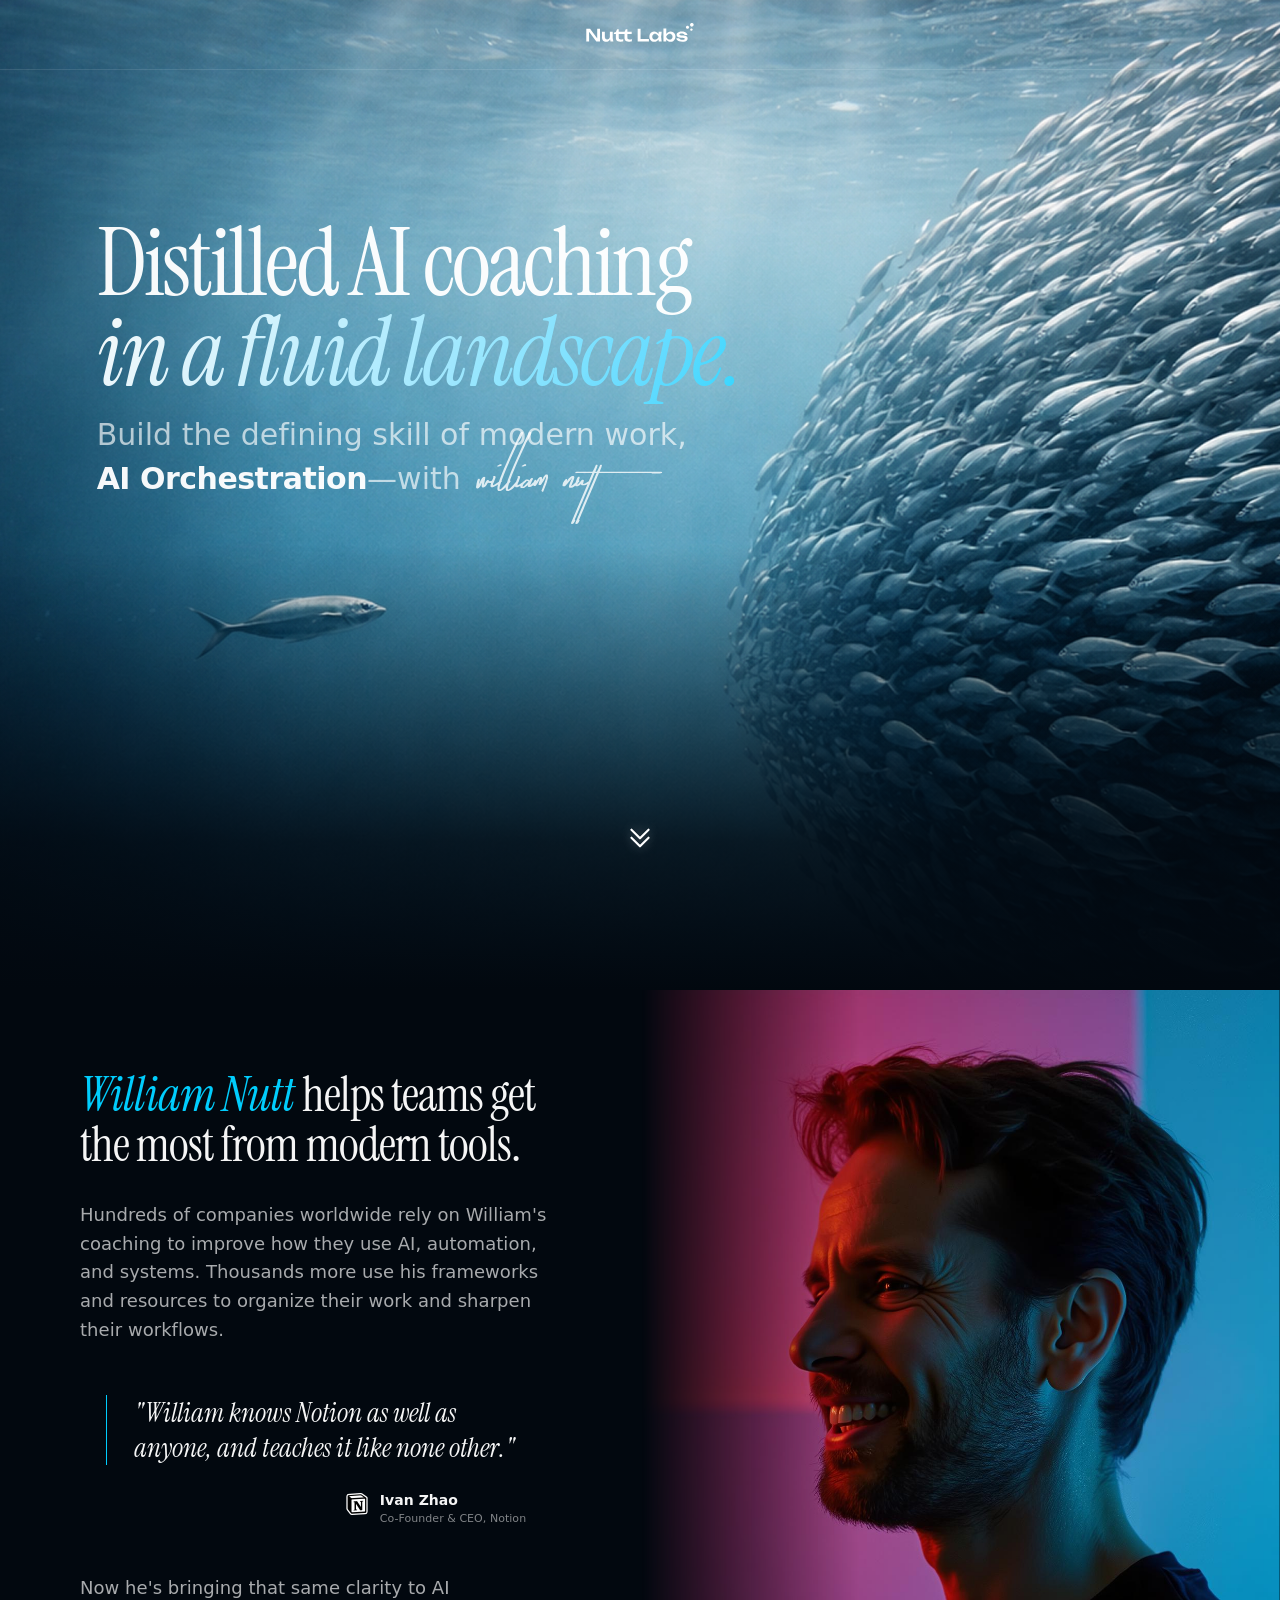
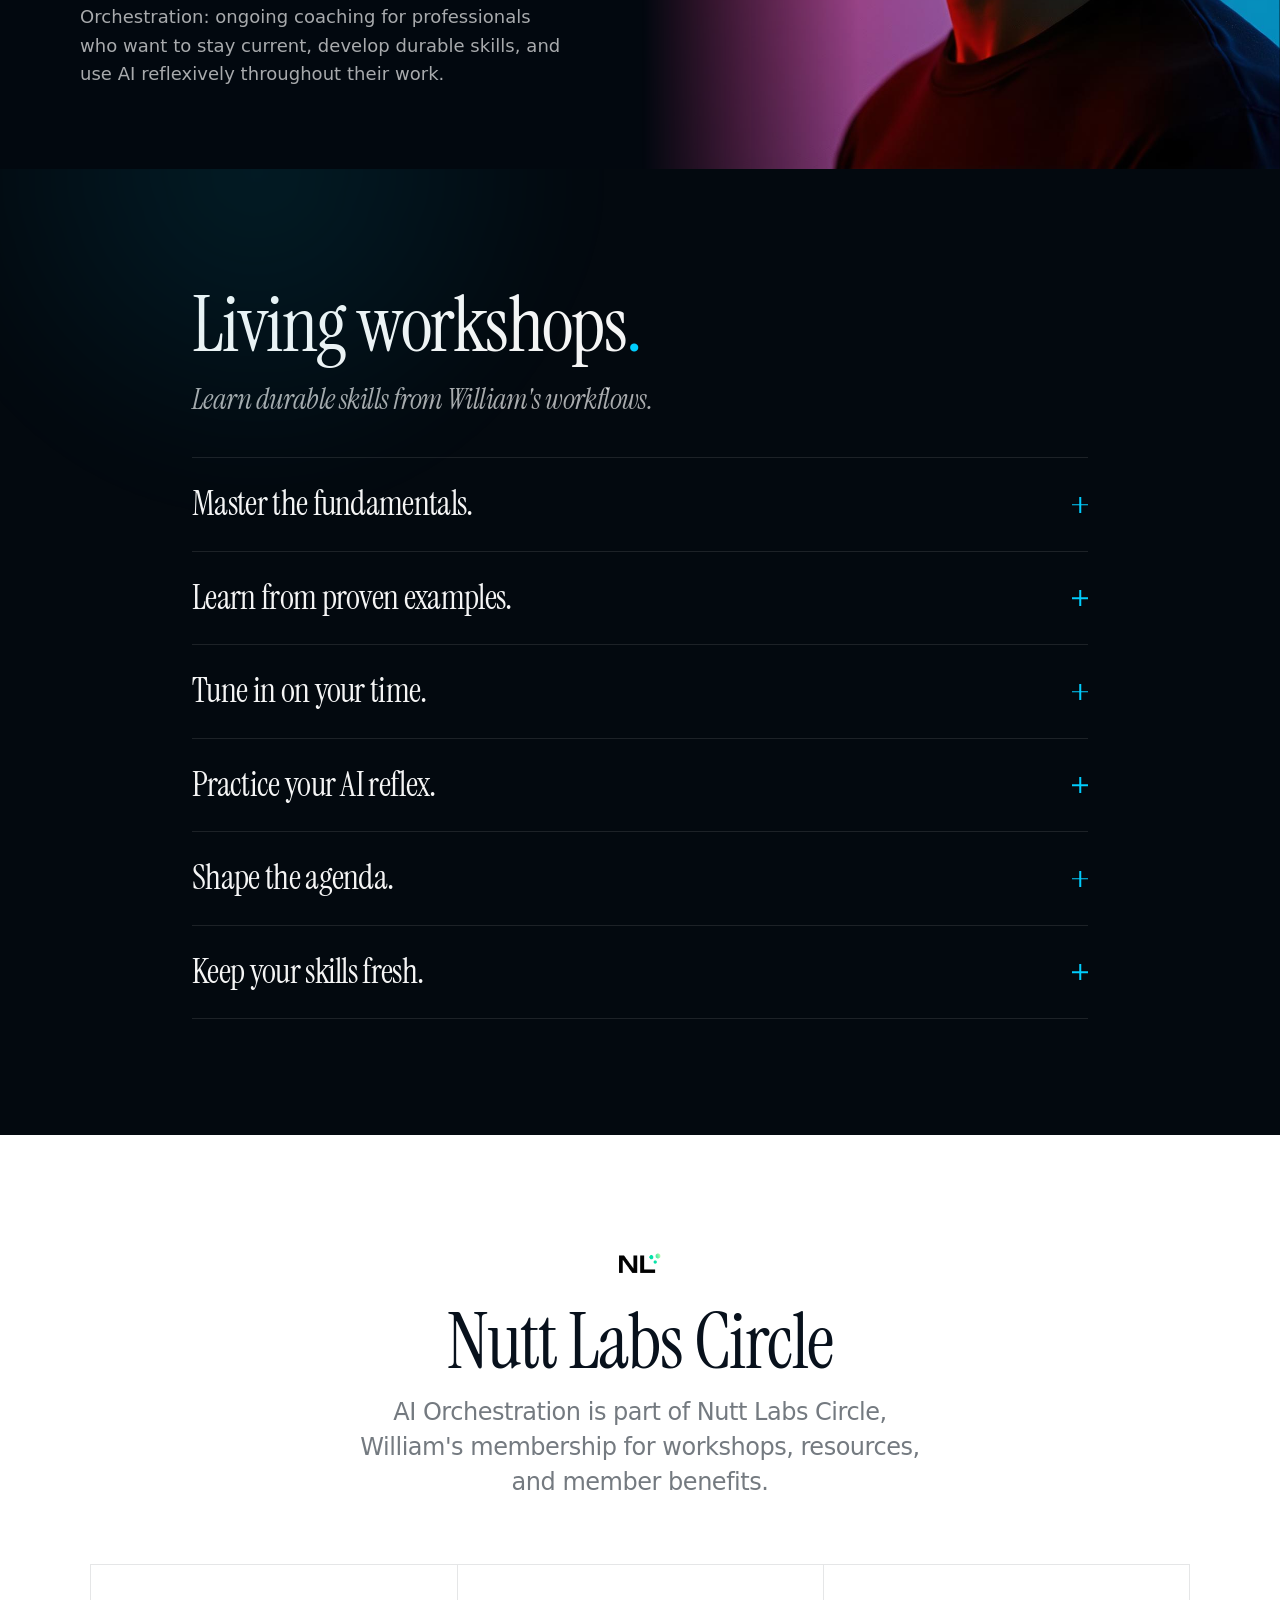
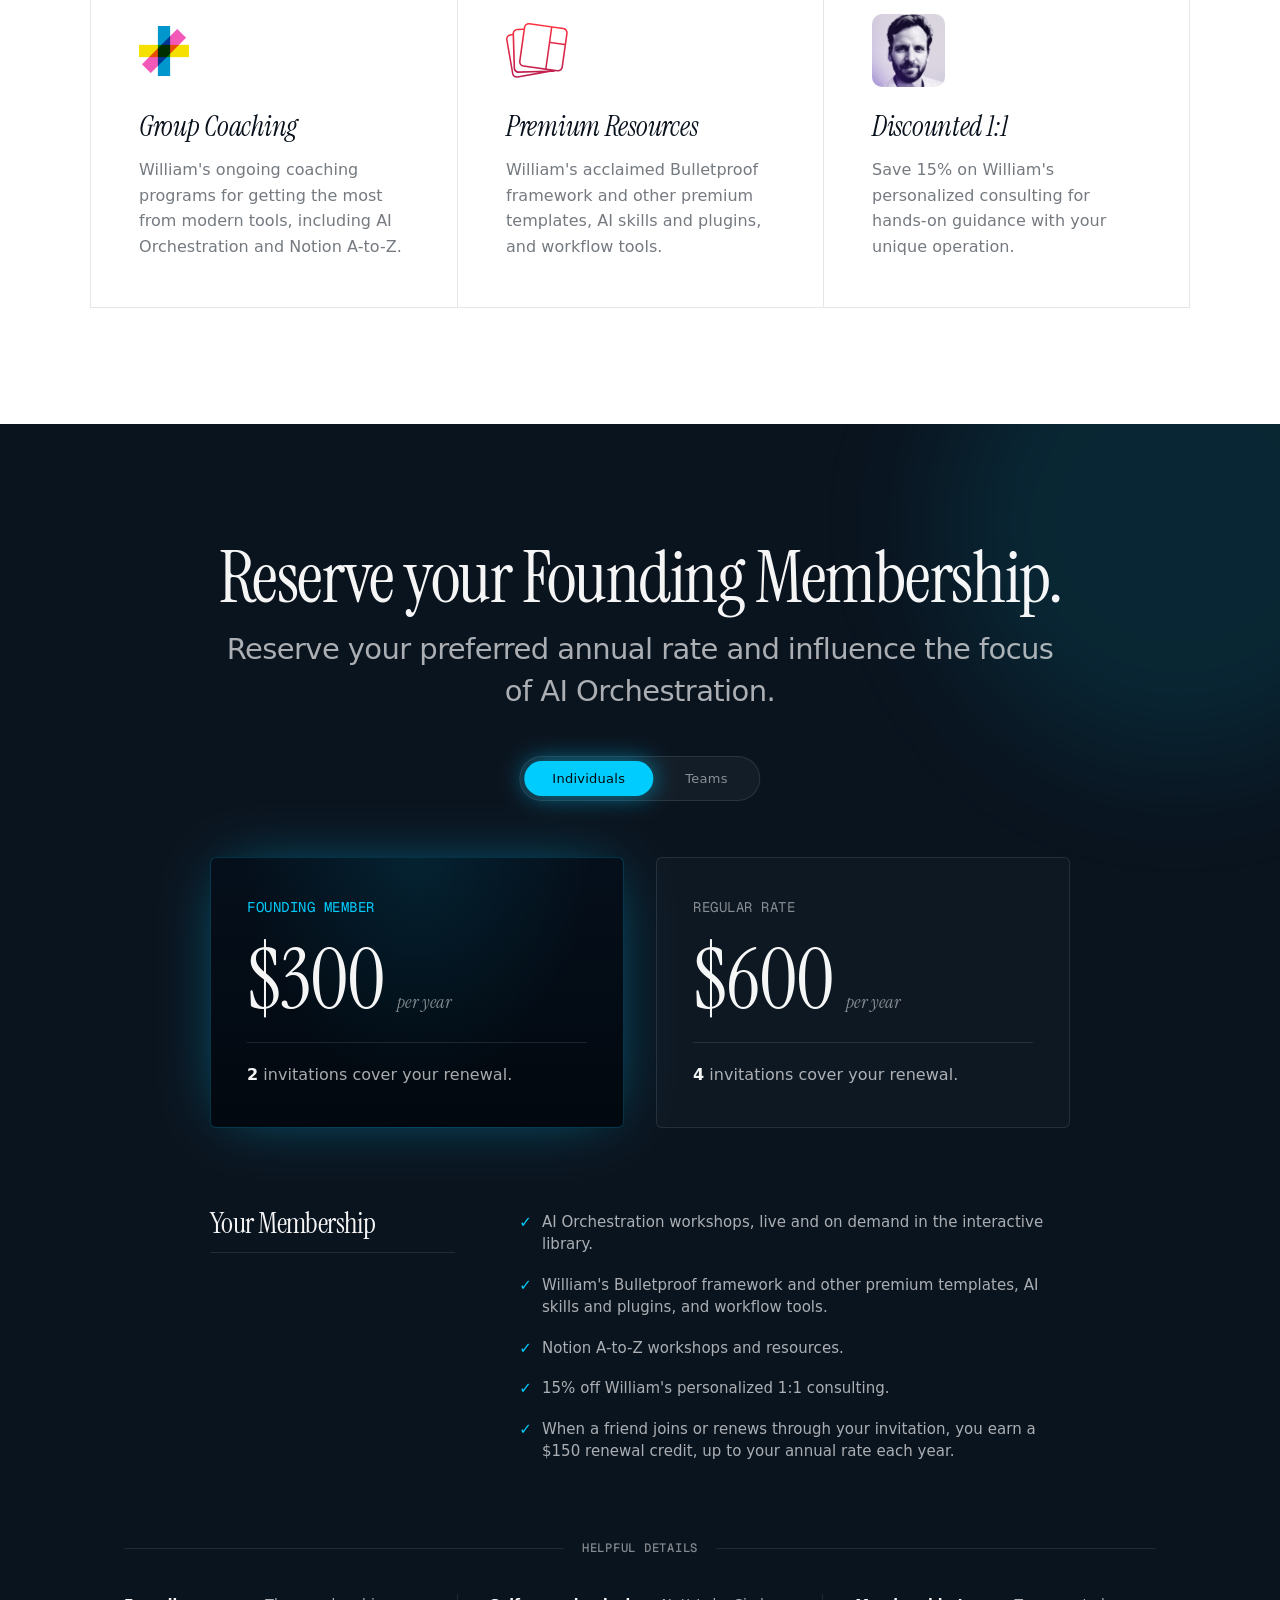
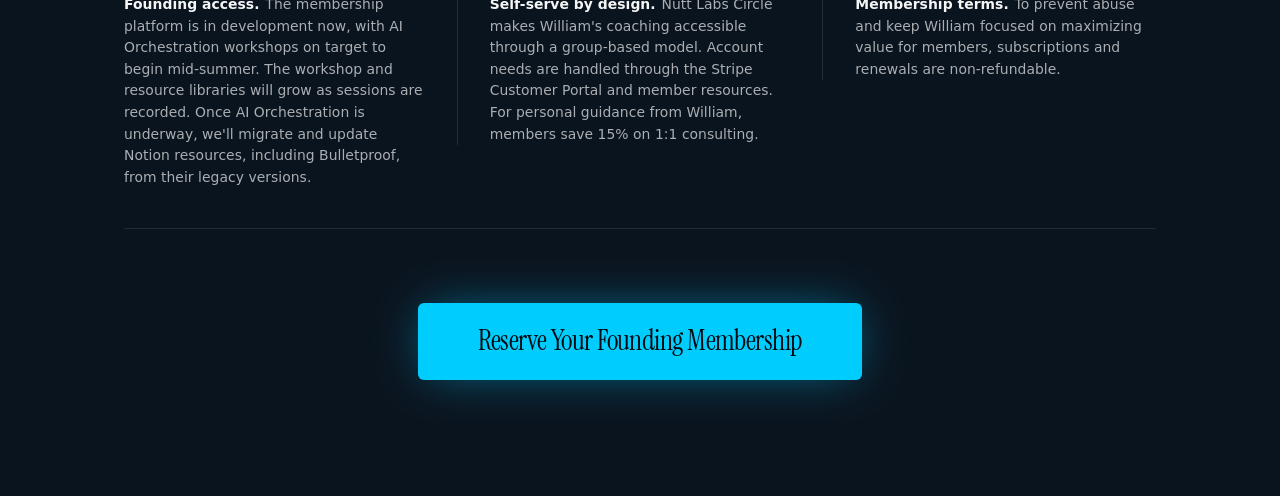
==== commit 23bb3229: "Mobile opt" ====
--- a/ai-orchestration/index.html
+++ b/ai-orchestration/index.html
@@ -144,7 +144,7 @@
       <div class="circle-header-divider"></div>
       <img src="assets/nutt-labs_icon.png" alt="Nutt Labs" class="circle-logo">
     </div>
-    <h4 class="circle-subheader">With AI Orchestration, you'll join Nutt Labs Circle, William's membership for workshops, resources, and member benefits.</h4>
+    <h4 class="circle-subheader">AI Orchestration is part of Nutt Labs Circle, William's membership for workshops, resources, and member benefits.</h4>
 
     <div class="circle-grid">
       <div class="circle-card">
--- a/ai-orchestration/css/main.css
+++ b/ai-orchestration/css/main.css
@@ -67,6 +67,7 @@
   --ls-tighter:   -0.02em;
   --ls-tightest:  -0.03em;
   --ls-display:   -0.02em;
+  -webkit-font-smoothing: antialiased;
 }
 
 * {
@@ -80,7 +81,6 @@
   letter-spacing: 0.04px;
   background: var(--bg-deep);
   color: var(--paper);
-  -webkit-font-smoothing: antialiased;
 }
 
 p {
@@ -639,7 +639,7 @@
 .circle-title {
   font-family: var(--font-display);
   font-size: 28px;
-  font-weight: var(--fw-regular);
+  font-weight: var(--fw-medium);
   font-style: italic;
   color: var(--ink);
   margin-bottom: 14px;
@@ -743,8 +743,7 @@
 
 .circle-subheader,
 .pricing-subheader {
-  font-family: var(--font-display);
-  font-style: italic;
+  font-family: var(--font-ui);
   font-weight: var(--fw-regular);
   line-height: 1.45;
   margin: 12px auto 44px;
@@ -1052,16 +1051,17 @@
    ============================================= */
 @media (max-width: 767px) {
   :root {
-    --section-padding: 68px 24px;
+    --section-padding: 68px 28px;
     --fs-body-lg: 22px;
     --fs-body: 17px;
     --fs-body-md: 16px;
     --fs-subhead: 28px;
+    --lh-display: 1.15;
   }
 
   h1 {
-    font-size: clamp(47px, 14vw, 64px);
-    line-height: 0.94;
+    font-size: 48px;
+    line-height: 1.11;
   }
 
   h2 {
@@ -1080,15 +1080,18 @@
   /* --- HERO --- */
 
   .hero-section {
-    height: 100svh;
-    min-height: 640px;
-    padding: 0 24px;
-    justify-content: center;
+    height: 100vh;
+    padding: 100px 28px 0;
     overflow: hidden;
   }
 
-  .hero-bg {
-    background-position: 54% 0;
+  .hero-bg::after {
+    background: linear-gradient(
+      180deg,
+      rgba(5, 15, 27, 0.2) 55%,
+      rgba(2, 8, 15, 0.65) 85%,
+      var(--bg-deep) 100%
+    );
   }
 
   .hero-header {
@@ -1114,7 +1117,7 @@
 
   .hero-subtitle {
     --subtitle__lineHeight: 1.24em;
-    font-size: 19px;
+    font-size: 18px;
     color: var(--paper-soft);
     max-width: 320px;
   }
@@ -1143,7 +1146,7 @@
   }
 
   .bio-text {
-    padding: 64px 24px 56px;
+    padding: 64px 28px 56px;
     gap: 24px;
   }
 
@@ -1153,7 +1156,7 @@
 
   .bio-body,
   .bio-closing {
-    font-size: 16px;
+    font-size: 17px;
     line-height: 1.62;
   }
 
@@ -1161,7 +1164,7 @@
     gap: 20px;
     padding-left: 0;
     padding-right: 0;
-    margin: 6px 0;
+    margin: 12px 0;
   }
 
   .bio-quote {
@@ -1201,7 +1204,7 @@
   }
 
   .workshop-subheader {
-    font-size: 22px;
+    font-size: 24px;
     line-height: 1.35;
     margin-bottom: 34px;
   }
@@ -1240,7 +1243,11 @@
 
   .circle-header-row {
     flex-direction: column-reverse;
-    gap: 20px;
+    gap: 22px;
+  }
+
+  .circle-logo {
+    height: 20px;
   }
 
   .circle-header-divider {
@@ -1269,7 +1276,7 @@
   }
 
   .circle-subheader {
-    font-size: 22px;
+    font-size: 18px;
     line-height: 1.42;
     max-width: 23rem;
     margin-bottom: 44px;
@@ -1294,7 +1301,7 @@
   }
 
   .circle-title {
-    font-size: 26px;
+    font-size: 28px;
     margin-bottom: 10px;
   }
 
@@ -1313,11 +1320,11 @@
   }
 
   .pricing-header {
-    font-size: clamp(42px, 12vw, 54px);
+    font-size: 44px;
   }
 
   .pricing-subheader {
-    font-size: 22px;
+    font-size: 18px;
     line-height: 1.42;
     max-width: 23rem;
     margin-bottom: 36px;
@@ -1370,7 +1377,7 @@
   }
 
   .features-heading {
-    font-size: 24px;
+    font-size: 28px;
     white-space: normal;
     padding-right: 0;
     margin-bottom: 12px;
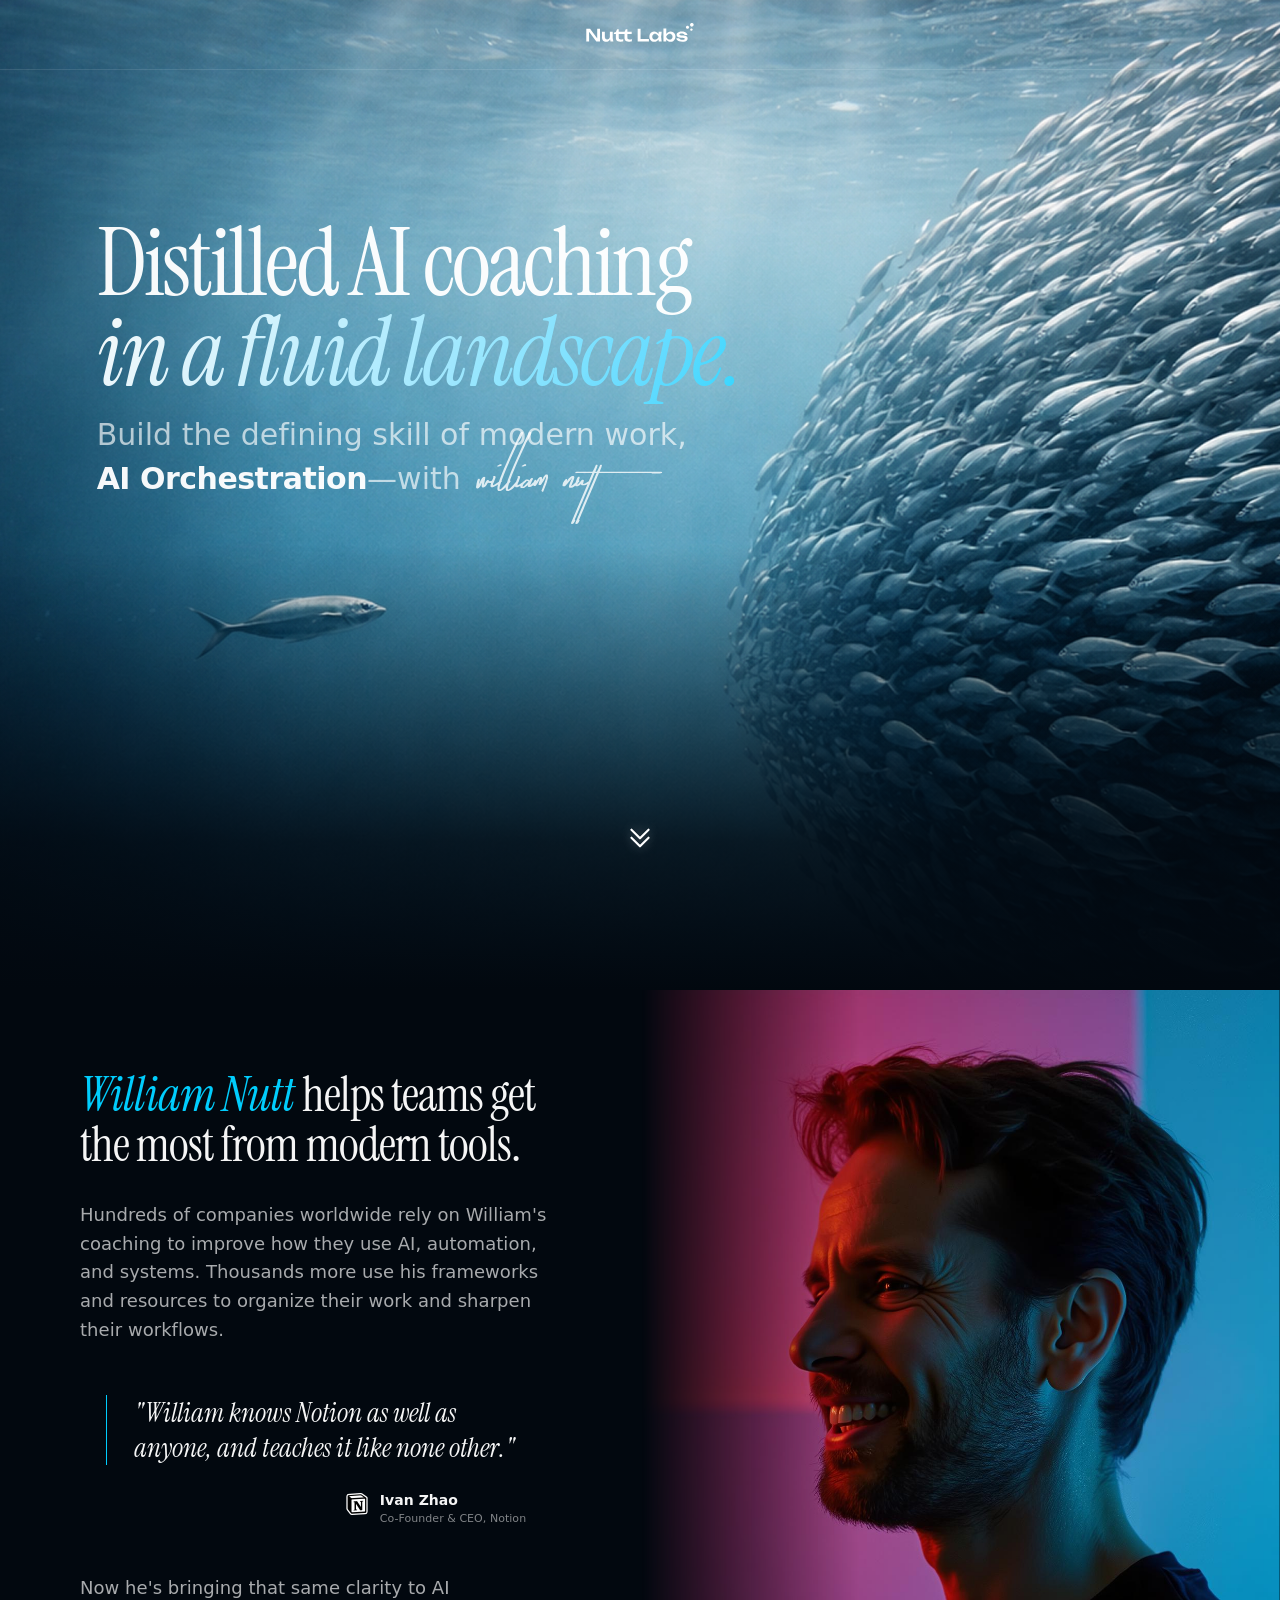
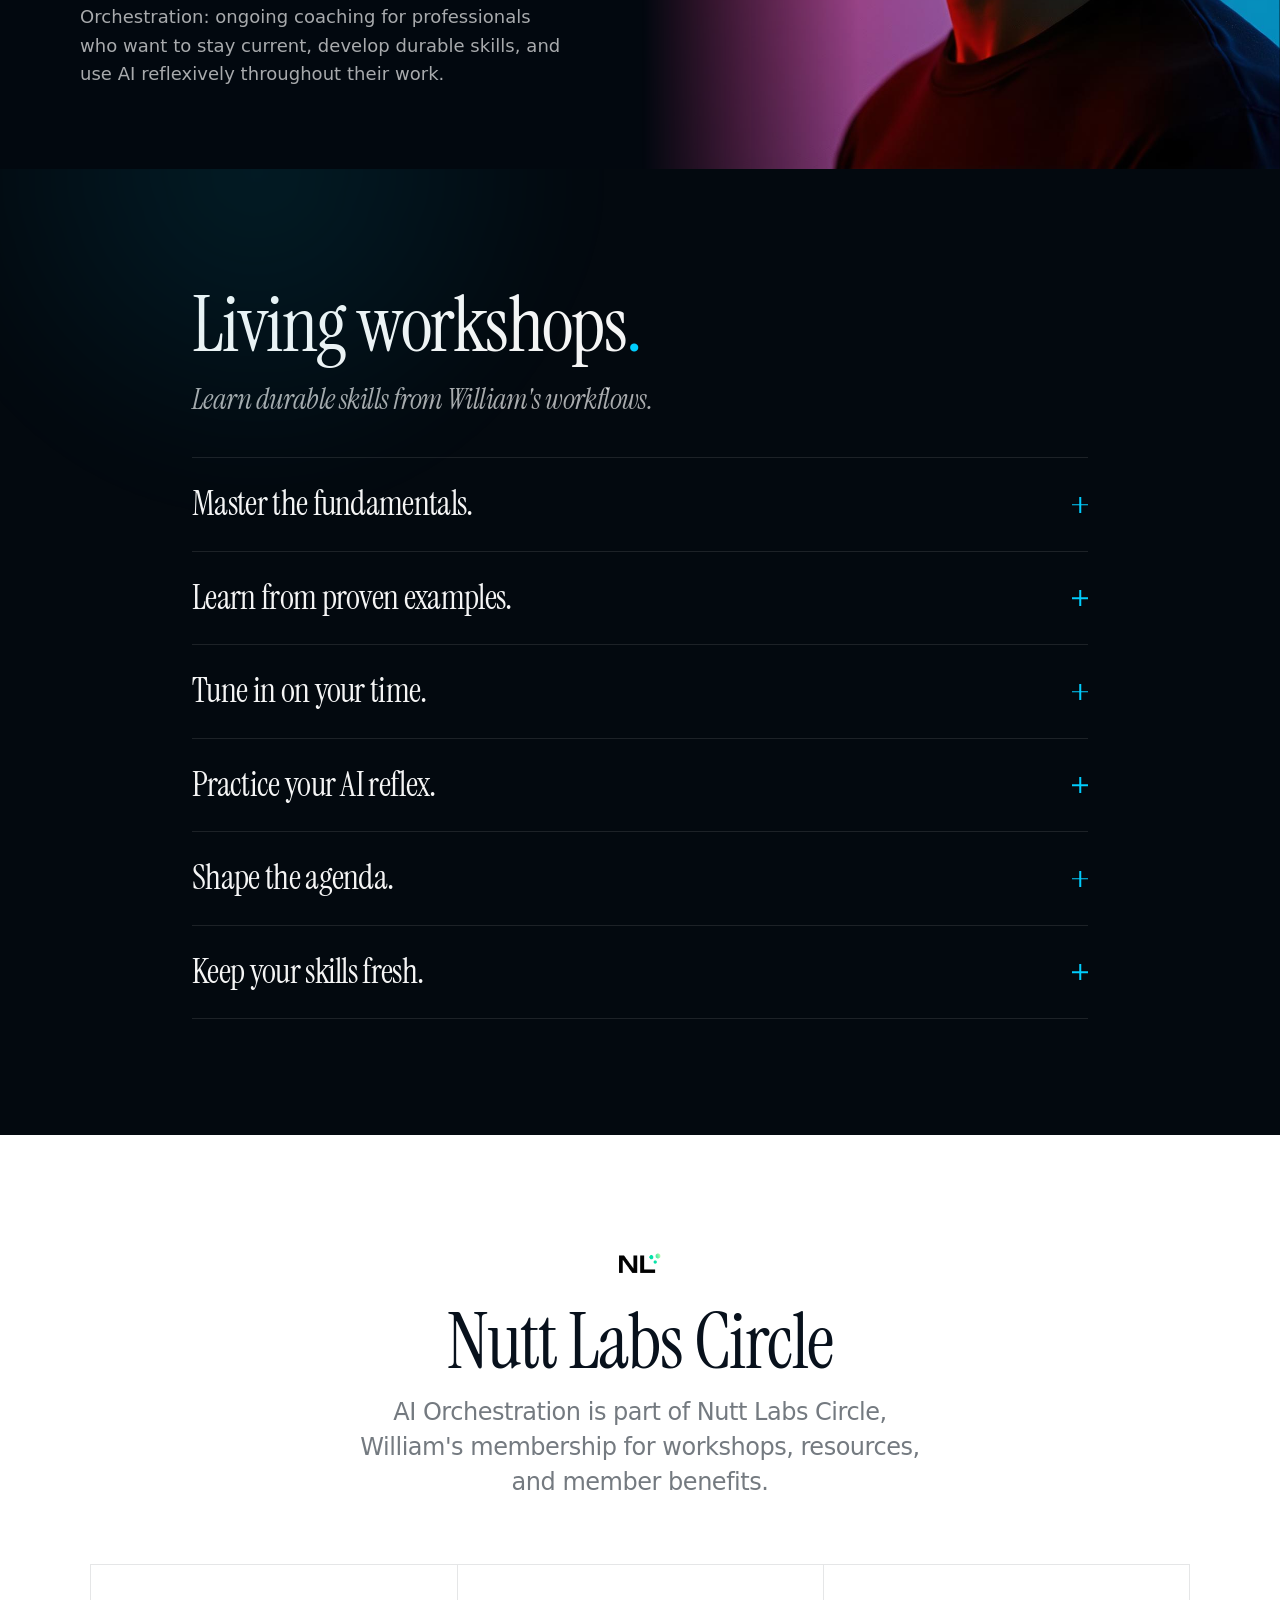
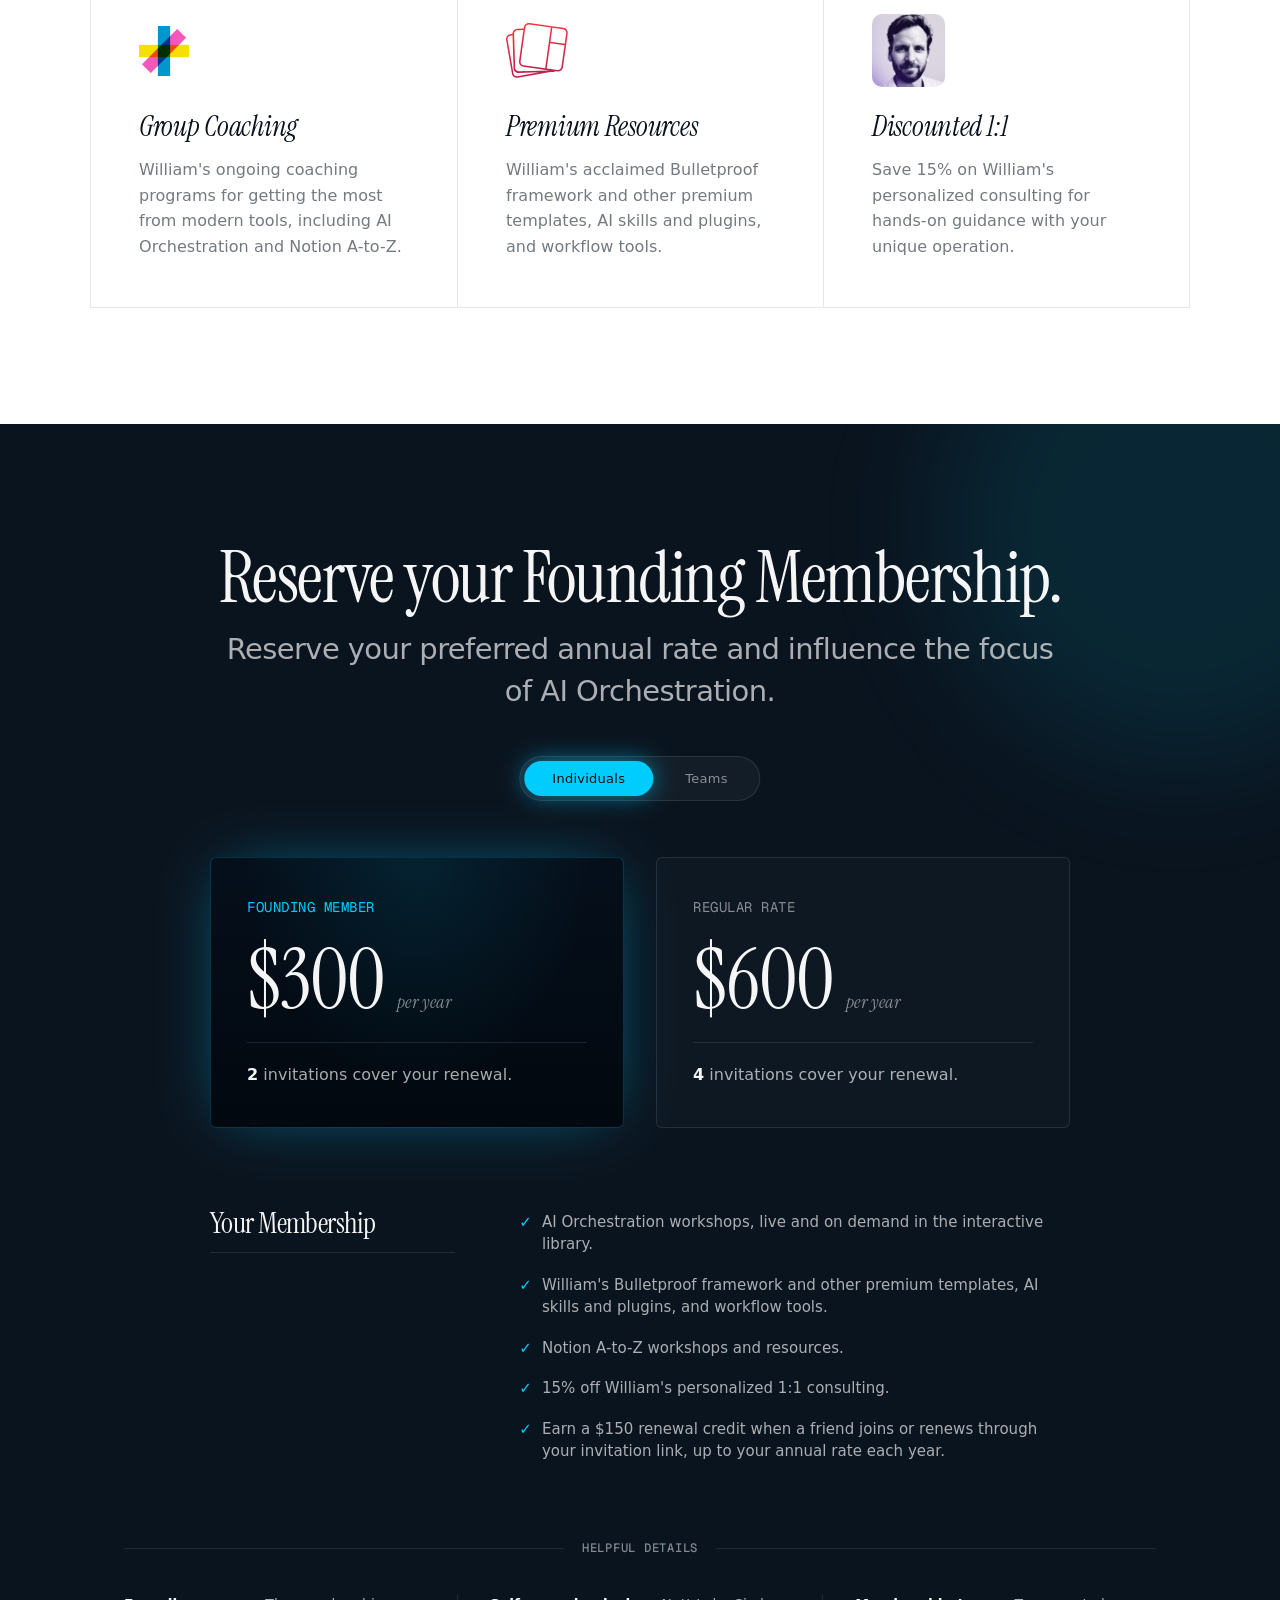
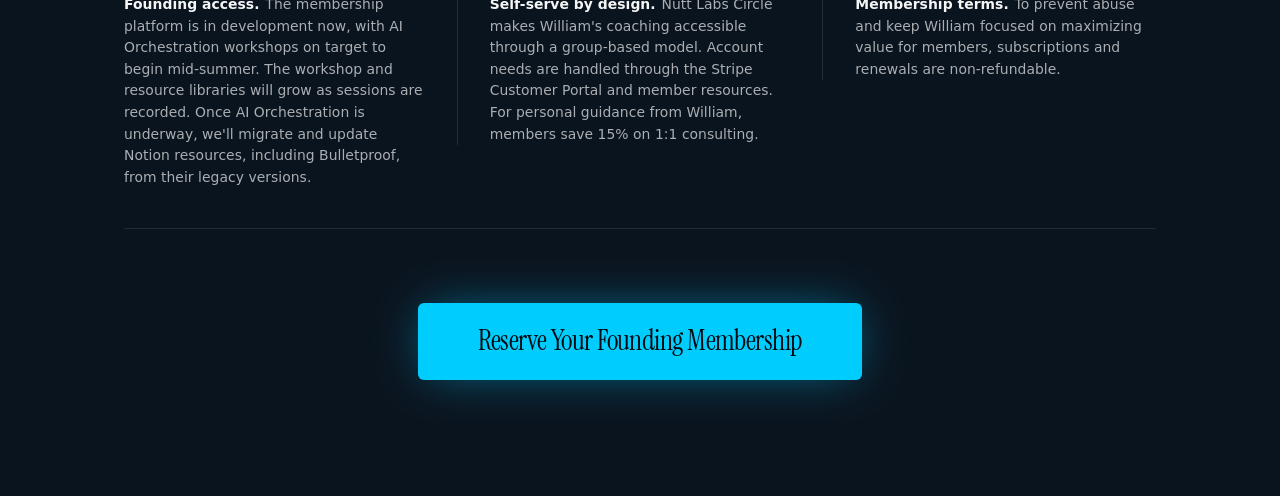
==== commit 8f1f6155: "mid-summer" ====
--- a/ai-orchestration/index.html
+++ b/ai-orchestration/index.html
@@ -5,7 +5,7 @@
 <meta name="viewport" content="width=device-width, initial-scale=1.0">
 <title>Distilled AI Coaching with William Nutt</title>
 <link rel="icon" type="image/png" href="assets/nutt-labs_favicon.png">
-<meta property="og:image" content="assets/ai-orchestration_og.png">
+<meta property="og:image" content="assets/ai-orchestration_og.jpg">
 <link rel="stylesheet" href="css/main.css">
 </head>
 <body>
@@ -213,7 +213,7 @@
         <li class="feature-item"><span class="feature-check">&#10003;</span> <span>William's Bulletproof framework and other premium templates, AI skills and plugins, and workflow tools.</span></li>
         <li class="feature-item"><span class="feature-check">&#10003;</span> <span>Notion A-to-Z workshops and resources.</span></li>
         <li class="feature-item"><span class="feature-check">&#10003;</span> <span>15% off William's personalized 1:1 consulting.</span></li>
-        <li class="feature-item"><span class="feature-check">&#10003;</span> <span>When a friend joins or renews through your invitation, you earn a $150 renewal credit, up to your annual rate each year.</span></li>
+        <li class="feature-item"><span class="feature-check">&#10003;</span> <span>Earn a $150 renewal credit when a friend joins or renews through your invitation link, up to your annual rate each year.</span></li>
       </ul>
     </div>
 
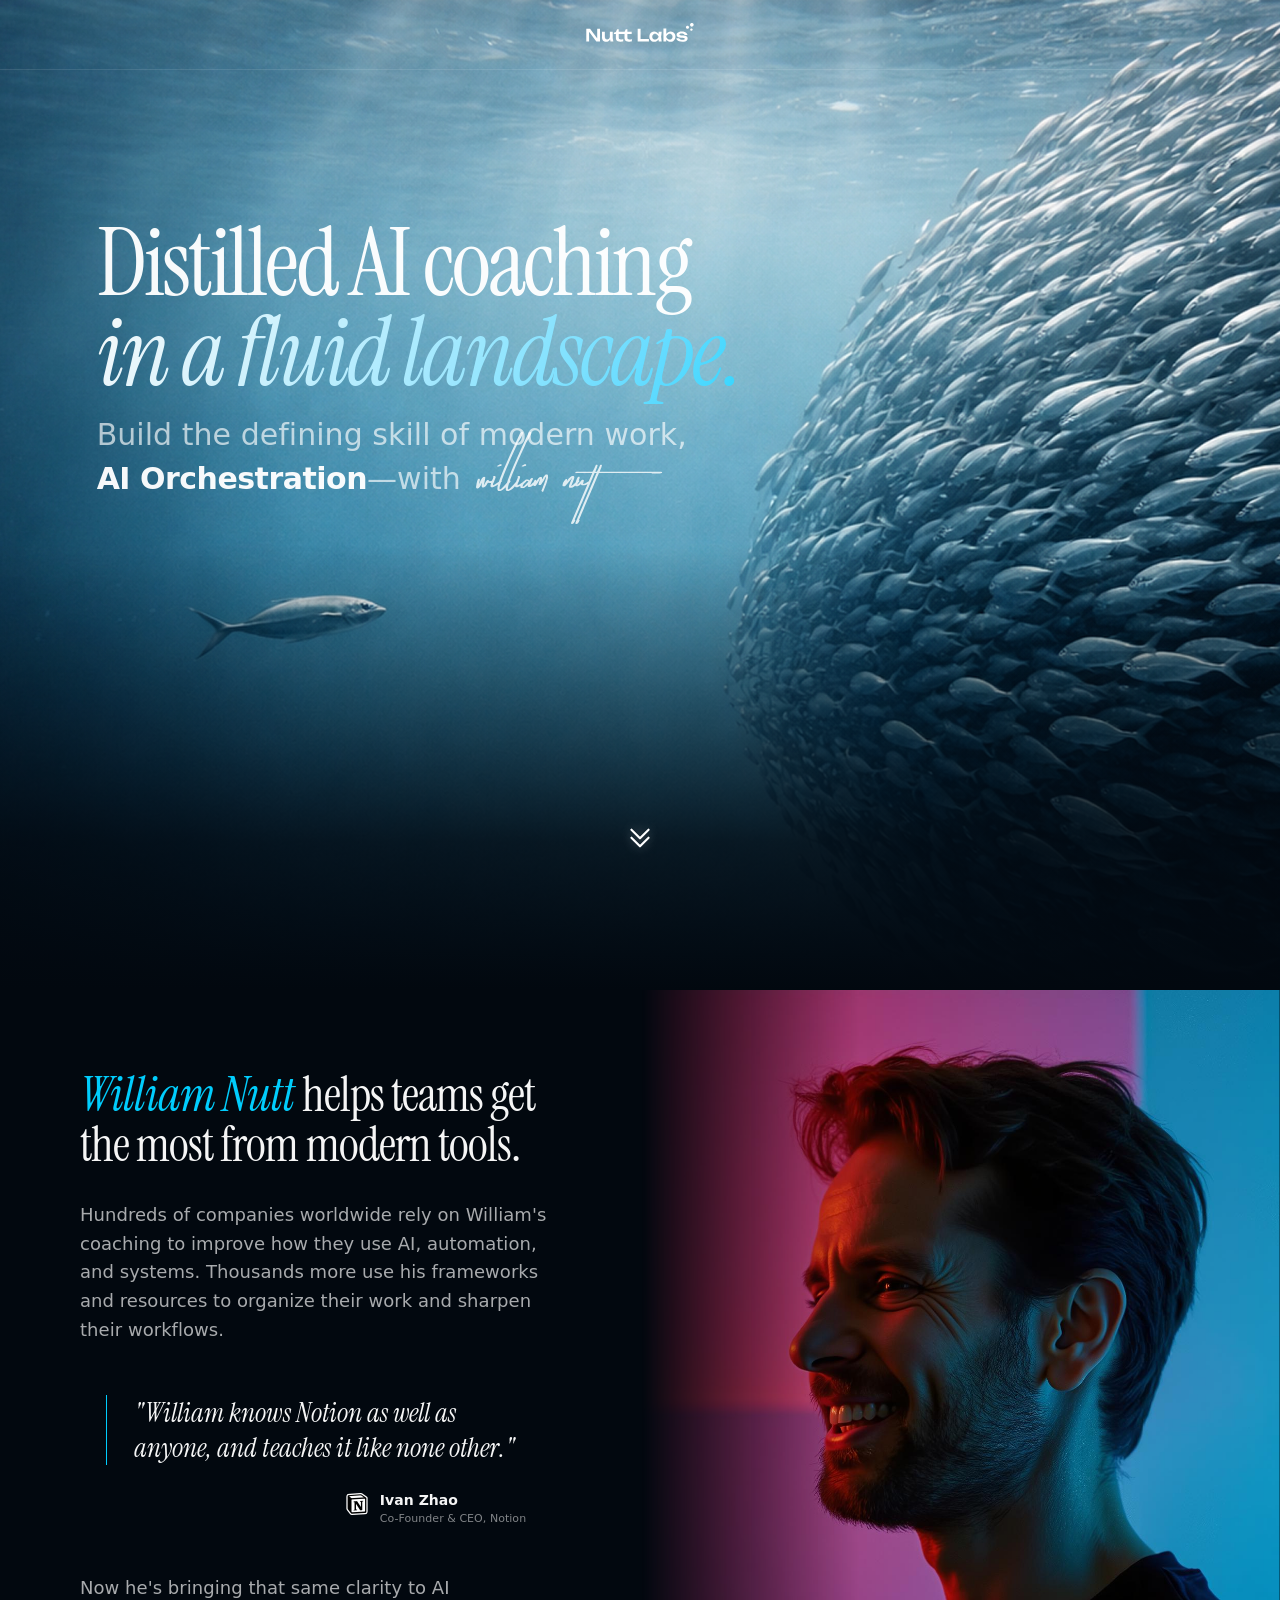
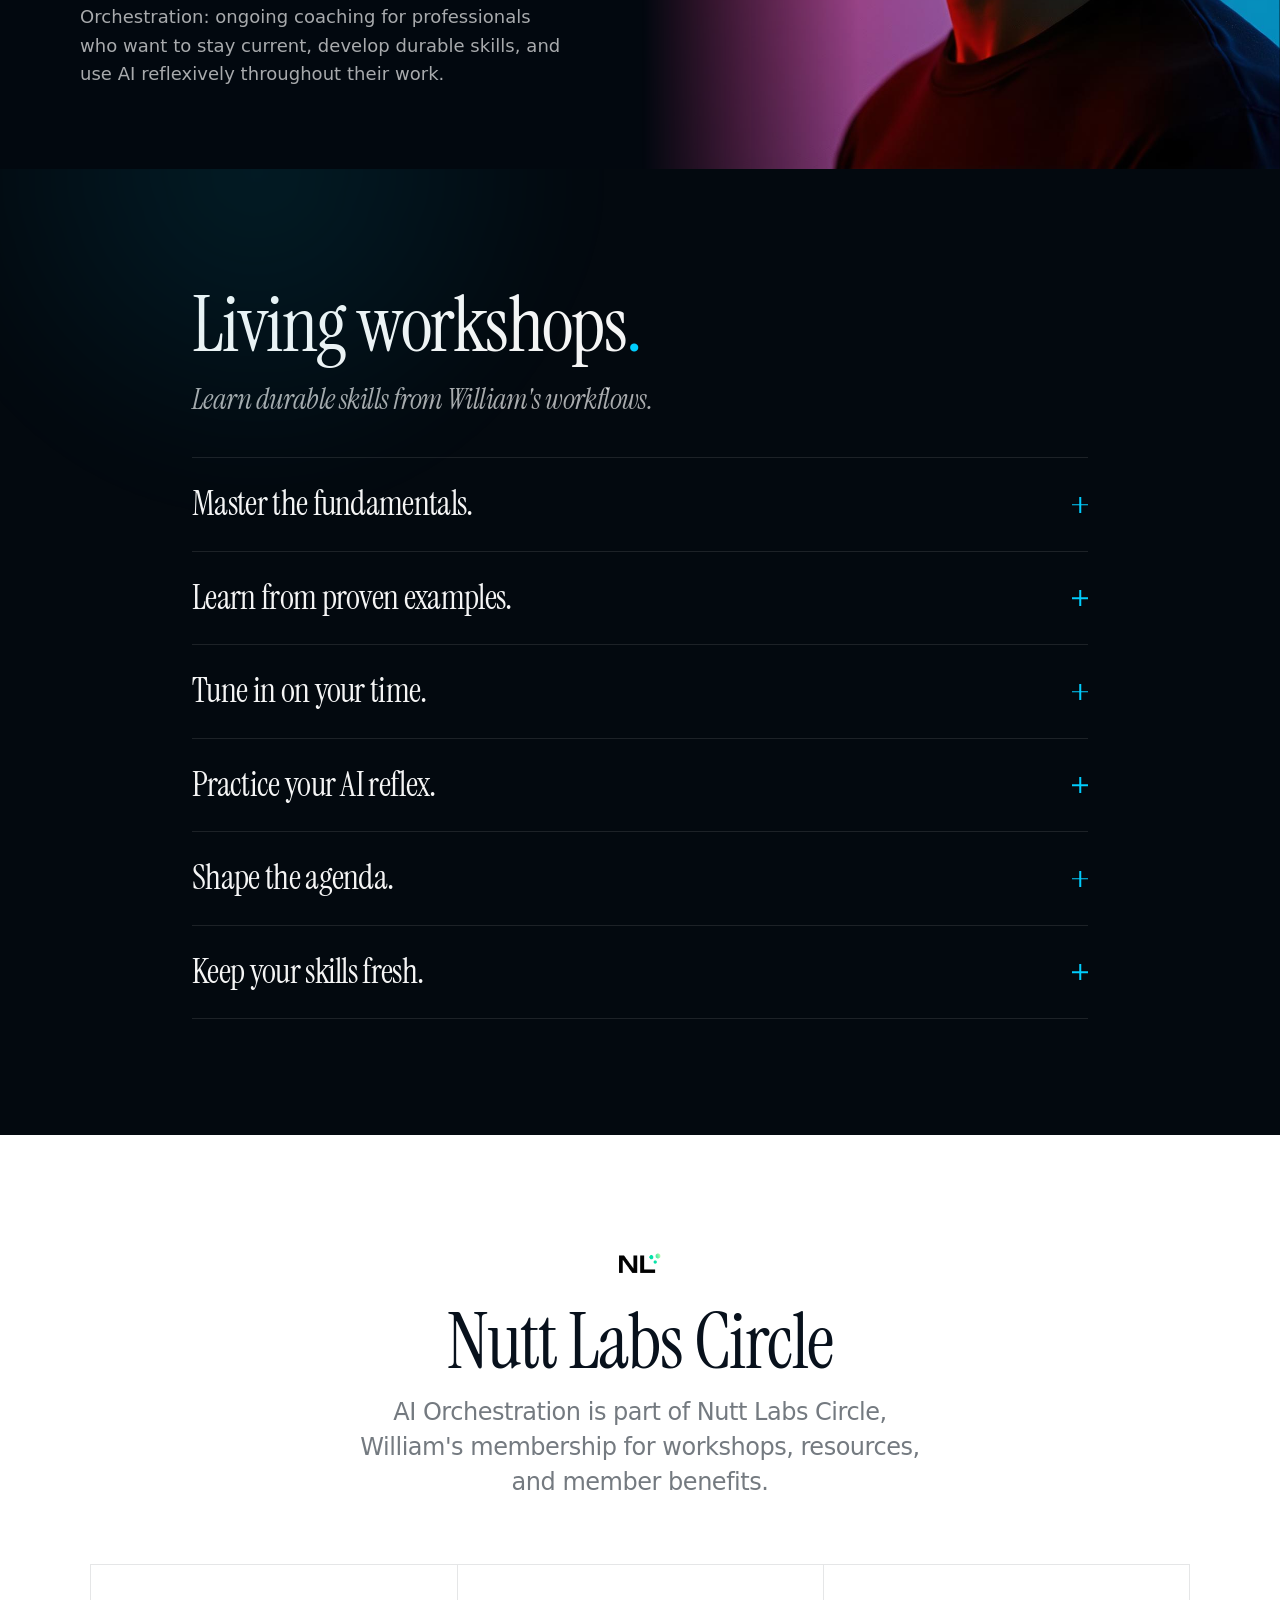
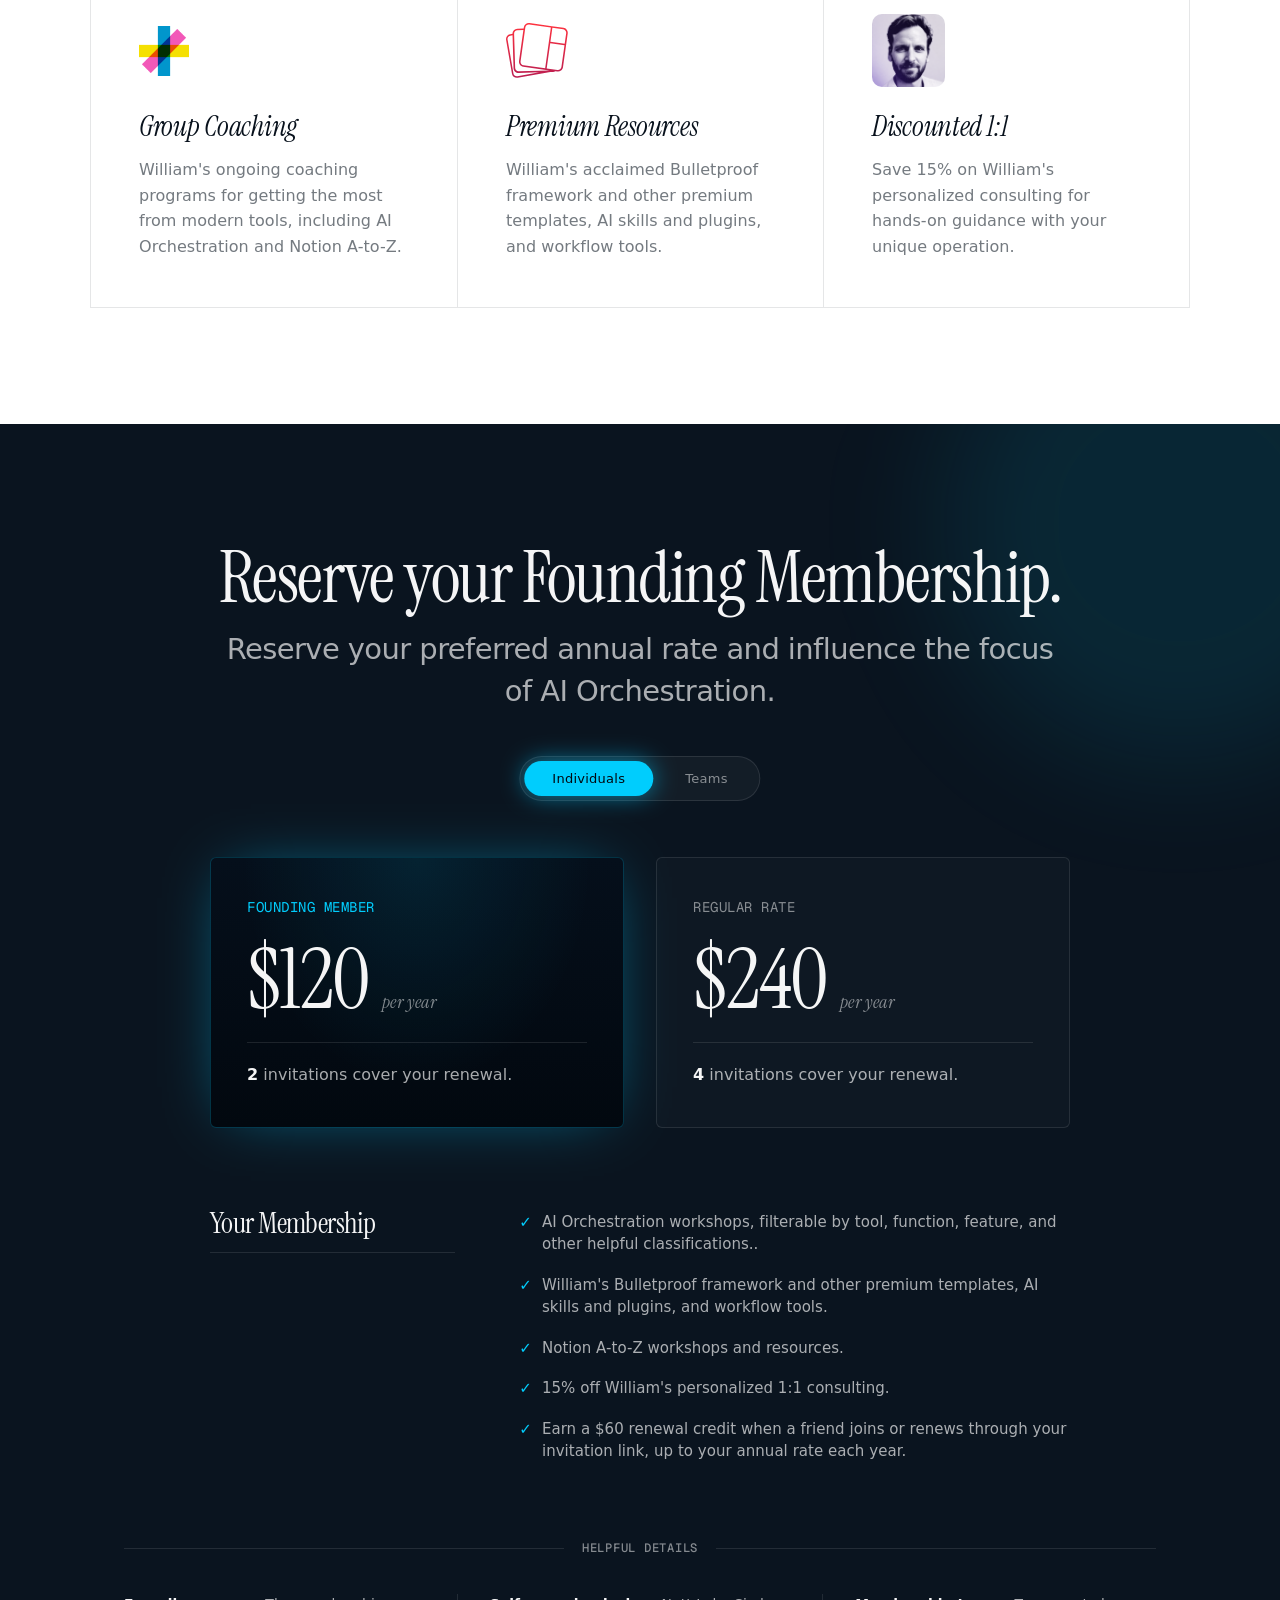
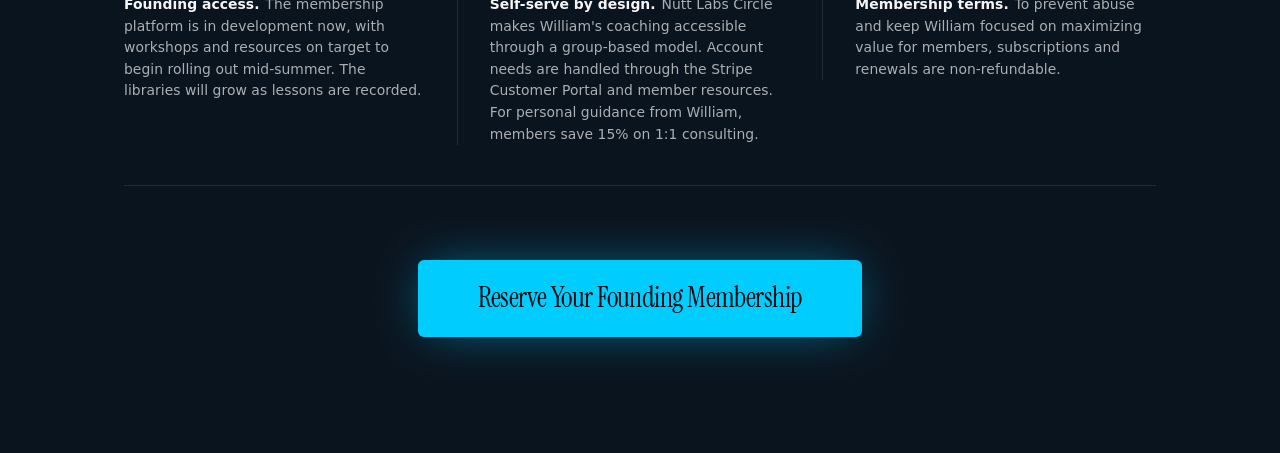
==== commit b71f30c3: "future tense" ====
--- a/ai-orchestration/index.html
+++ b/ai-orchestration/index.html
@@ -1,6 +1,15 @@
 <!DOCTYPE html>
 <html lang="en">
 <head>
+<!-- Google tag (gtag.js) -->
+<script async src="https://www.googletagmanager.com/gtag/js?id=G-K4E2MD4CXL"></script>
+<script>
+  window.dataLayer = window.dataLayer || [];
+  function gtag(){dataLayer.push(arguments);}
+  gtag('js', new Date());
+
+  gtag('config', 'G-K4E2MD4CXL');
+</script>
 <meta charset="UTF-8">
 <meta name="viewport" content="width=device-width, initial-scale=1.0">
 <title>Distilled AI Coaching with William Nutt</title>
@@ -77,7 +86,7 @@
           <span class="accordion-icon" aria-hidden="true"></span>
         </button>
         <div class="accordion-panel" id="acc-panel-1" role="region" aria-labelledby="acc-trigger-1" hidden>
-          <p class="accordion-body">William continuously reinforces his core principles for getting the most from AI, including "learn fundamentals, not tactics." Specific tools and implementations expire quickly, but essential skills apply across tools and types of work, and they endure as AI evolves.</p>
+          <p class="accordion-body">William will continuously reinforce his core principles for getting the most from AI, including "fundamentals over formulas." Specific tools and implementations expire quickly, but essential skills apply across tools and types of work, and they endure as AI evolves.</p>
         </div>
       </div>
 
@@ -87,7 +96,7 @@
           <span class="accordion-icon" aria-hidden="true"></span>
         </button>
         <div class="accordion-panel" id="acc-panel-2" role="region" aria-labelledby="acc-trigger-2" hidden>
-          <p class="accordion-body">Where is AI actually useful? William shows how he, and the teams he advises, use AI for real gains throughout their workflows.</p>
+          <p class="accordion-body">Where is AI actually useful? William will show how he, and the teams he advises, use AI to automate work, replace expensive services, make better decisions, and continuously improve.</p>
         </div>
       </div>
 
@@ -97,7 +106,7 @@
           <span class="accordion-icon" aria-hidden="true"></span>
         </button>
         <div class="accordion-panel" id="acc-panel-3" role="region" aria-labelledby="acc-trigger-3" hidden>
-          <p class="accordion-body">Watch live or on demand. Filter the library by tool, function, date, and other helpful classifications to pinpoint the workshops most relevant to you, each with AI summaries and timestamps.</p>
+          <p class="accordion-body">Workshops will be available on demand, filterable by tool, function, feature, date, and other helpful classifications to pinpoint the material most relevant to you. They'll include AI summaries and timestamps.</p>
         </div>
       </div>
 
@@ -117,7 +126,7 @@
           <span class="accordion-icon" aria-hidden="true"></span>
         </button>
         <div class="accordion-panel" id="acc-panel-5" role="region" aria-labelledby="acc-trigger-5" hidden>
-          <p class="accordion-body">Submit your questions and topic requests. AI identifies common themes for William to prioritize future workshops.</p>
+          <p class="accordion-body">Submit your questions and topic requests. AI will identify common themes for William to prioritize for future workshops.</p>
         </div>
       </div>
 
@@ -127,7 +136,7 @@
           <span class="accordion-icon" aria-hidden="true"></span>
         </button>
         <div class="accordion-panel" id="acc-panel-6" role="region" aria-labelledby="acc-trigger-6" hidden>
-          <p class="accordion-body">As AI tools evolve at light speed, knowledge goes stale fast. The continuous nature of AI Orchestration keeps your skills sharp so you can maintain your edge.</p>
+          <p class="accordion-body">As AI tools evolve at light speed, knowledge goes stale fast. The continuous nature of AI Orchestration will keep your skills sharp so you can maintain your edge.</p>
         </div>
       </div>
     </div>
@@ -185,7 +194,7 @@
       <div class="pricing-columns">
         <div class="pricing-card founding">
           <div class="card-tier">Founding Member</div>
-          <div class="card-price">$300</div>
+          <div class="card-price">$120</div>
           <div class="card-price-period">per year</div>
           <hr class="card-divider">
           <div class="card-referral"><span class="referral-highlight">2</span> invitations cover your renewal.</div>
@@ -193,7 +202,7 @@
 
         <div class="pricing-card regular">
           <div class="card-tier">Regular Rate</div>
-          <div class="card-price">$600</div>
+          <div class="card-price">$240</div>
           <div class="card-price-period">per year</div>
           <hr class="card-divider">
           <div class="card-referral"><span class="referral-highlight">4</span> invitations cover your renewal.</div>
@@ -209,11 +218,11 @@
         <hr class="features-line">
       </div>
       <ul class="features-list">
-        <li class="feature-item"><span class="feature-check">&#10003;</span> <span>AI Orchestration workshops, live and on demand in the interactive library.</span></li>
+        <li class="feature-item"><span class="feature-check">&#10003;</span> <span>AI Orchestration workshops, filterable by tool, function, feature, and other helpful classifications..</span></li>
         <li class="feature-item"><span class="feature-check">&#10003;</span> <span>William's Bulletproof framework and other premium templates, AI skills and plugins, and workflow tools.</span></li>
         <li class="feature-item"><span class="feature-check">&#10003;</span> <span>Notion A-to-Z workshops and resources.</span></li>
         <li class="feature-item"><span class="feature-check">&#10003;</span> <span>15% off William's personalized 1:1 consulting.</span></li>
-        <li class="feature-item"><span class="feature-check">&#10003;</span> <span>Earn a $150 renewal credit when a friend joins or renews through your invitation link, up to your annual rate each year.</span></li>
+        <li class="feature-item"><span class="feature-check">&#10003;</span> <span>Earn a $60 renewal credit when a friend joins or renews through your invitation link, up to your annual rate each year.</span></li>
       </ul>
     </div>
 
@@ -221,7 +230,7 @@
       <p class="cta-fine-print-intro">Helpful Details</p>
       <div class="cta-fine-print">
         <div class="cta-fine-print-item">
-          <p class="cta-fine-print-body"><strong>Founding access.</strong> The membership platform is in development now, with AI Orchestration workshops on target to begin mid-summer. The workshop and resource libraries will grow as sessions are recorded. Once AI Orchestration is underway, we'll migrate and update Notion resources, including Bulletproof, from their legacy versions.</p>
+          <p class="cta-fine-print-body"><strong>Founding access.</strong> The membership platform is in development now, with workshops and resources on target to begin rolling out mid-summer. The libraries will grow as lessons are recorded.</p>
         </div>
         <div class="cta-fine-print-item">
           <p class="cta-fine-print-body"><strong>Self-serve by design.</strong> Nutt Labs Circle makes William's coaching accessible through a group-based model. Account needs are handled through the Stripe Customer Portal and member resources. For personal guidance from William, members save 15% on 1:1 consulting.</p>
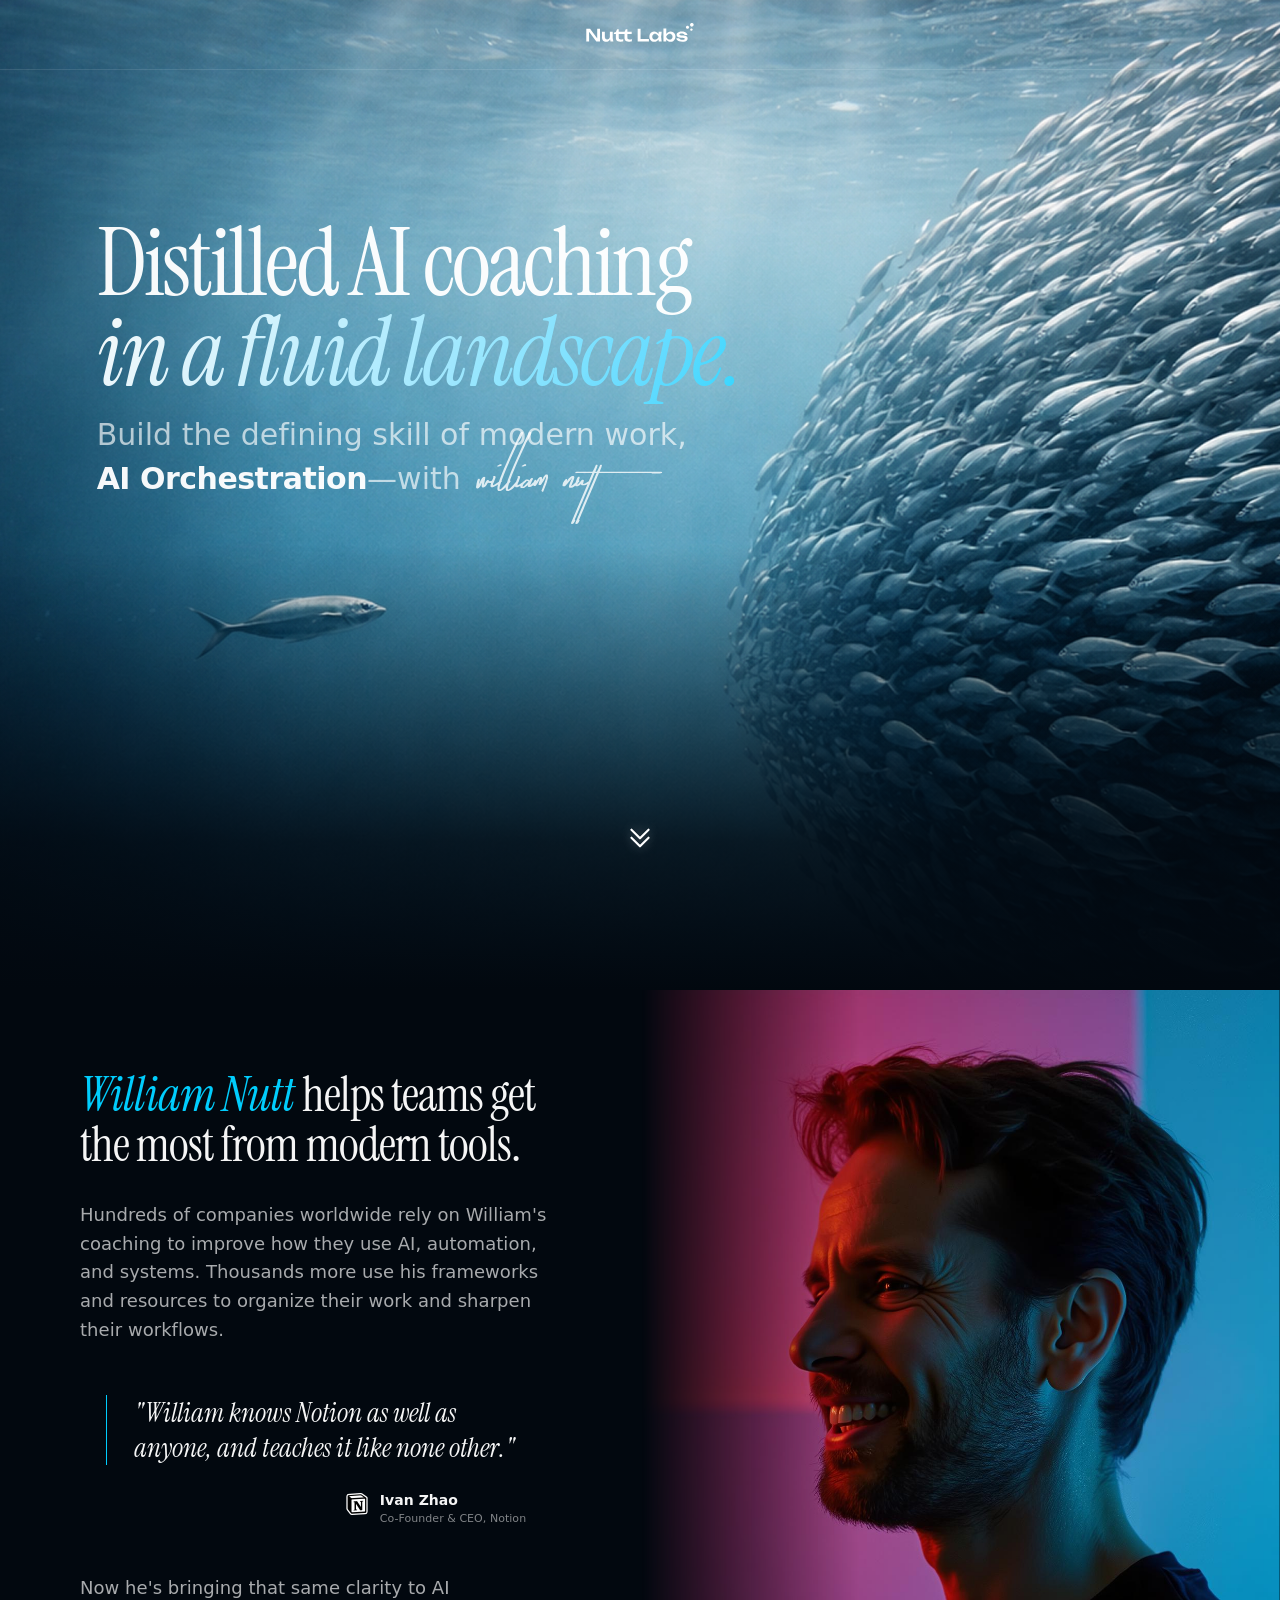
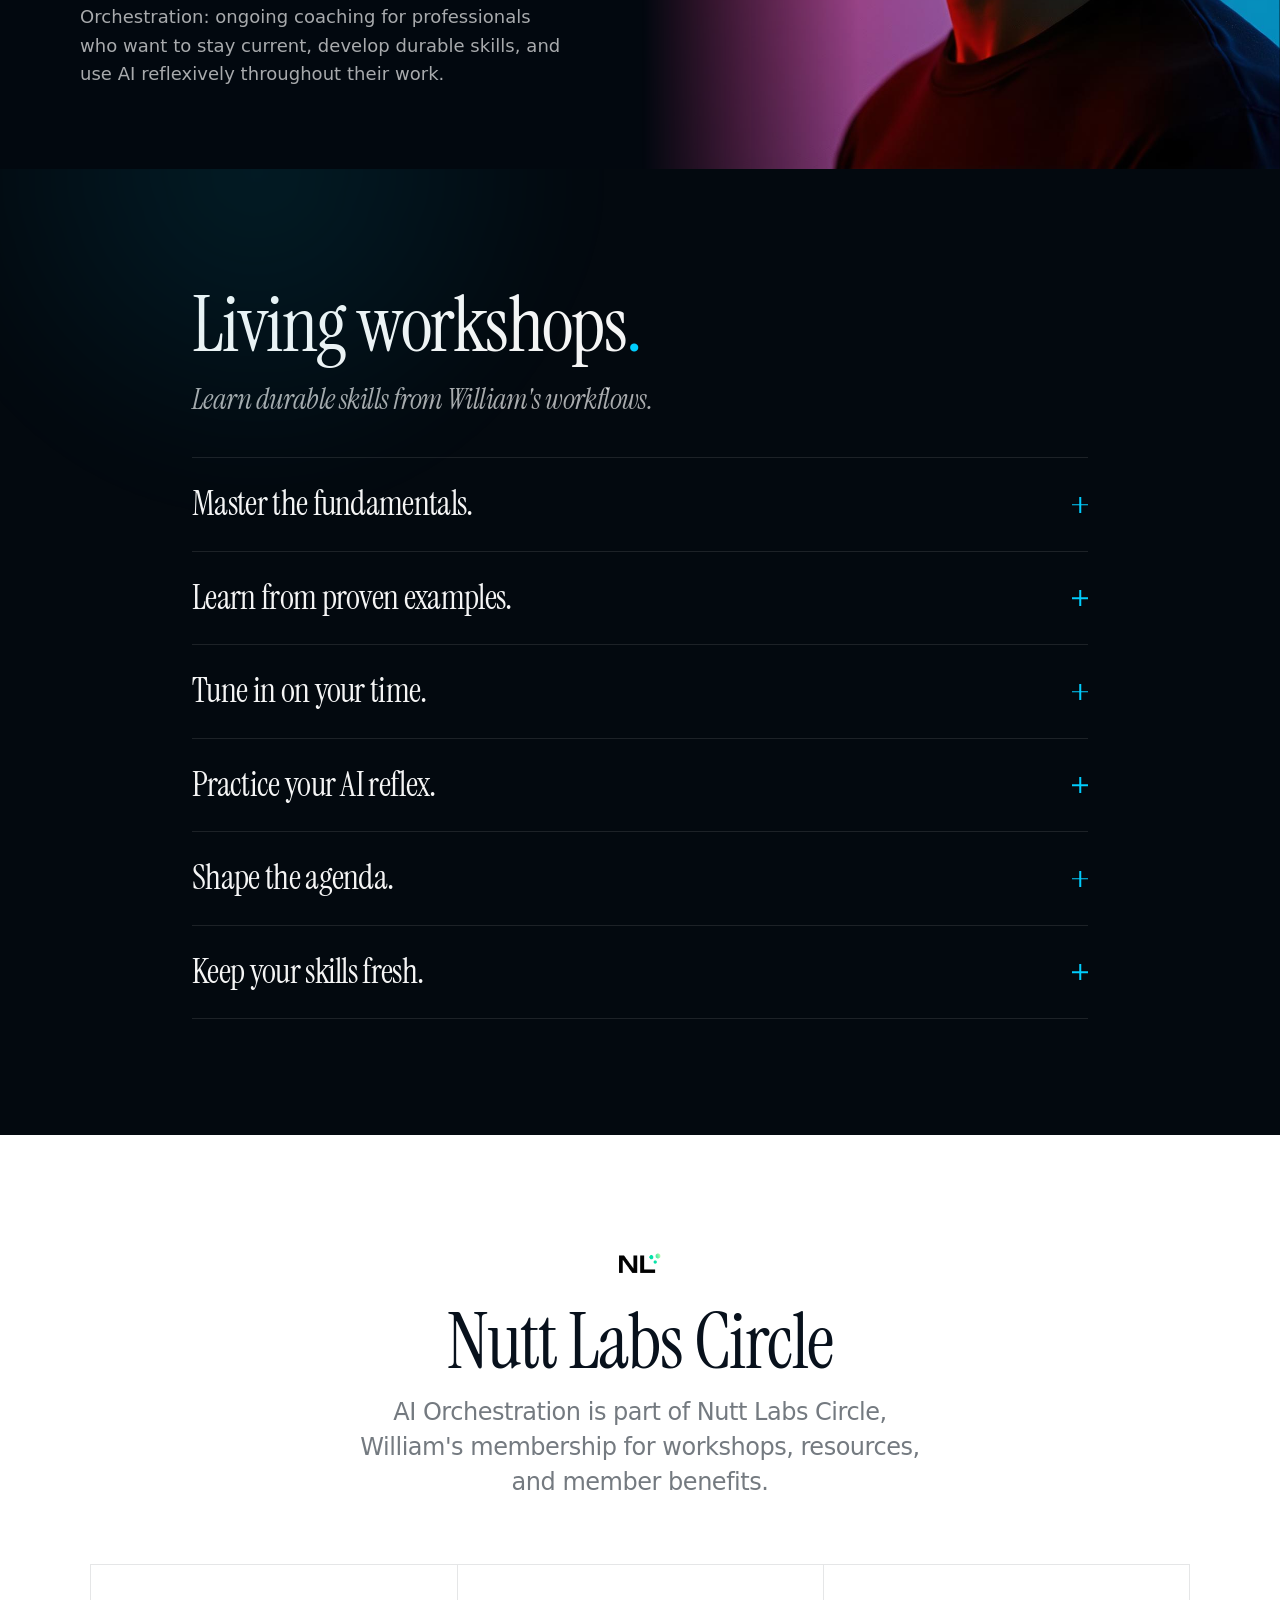
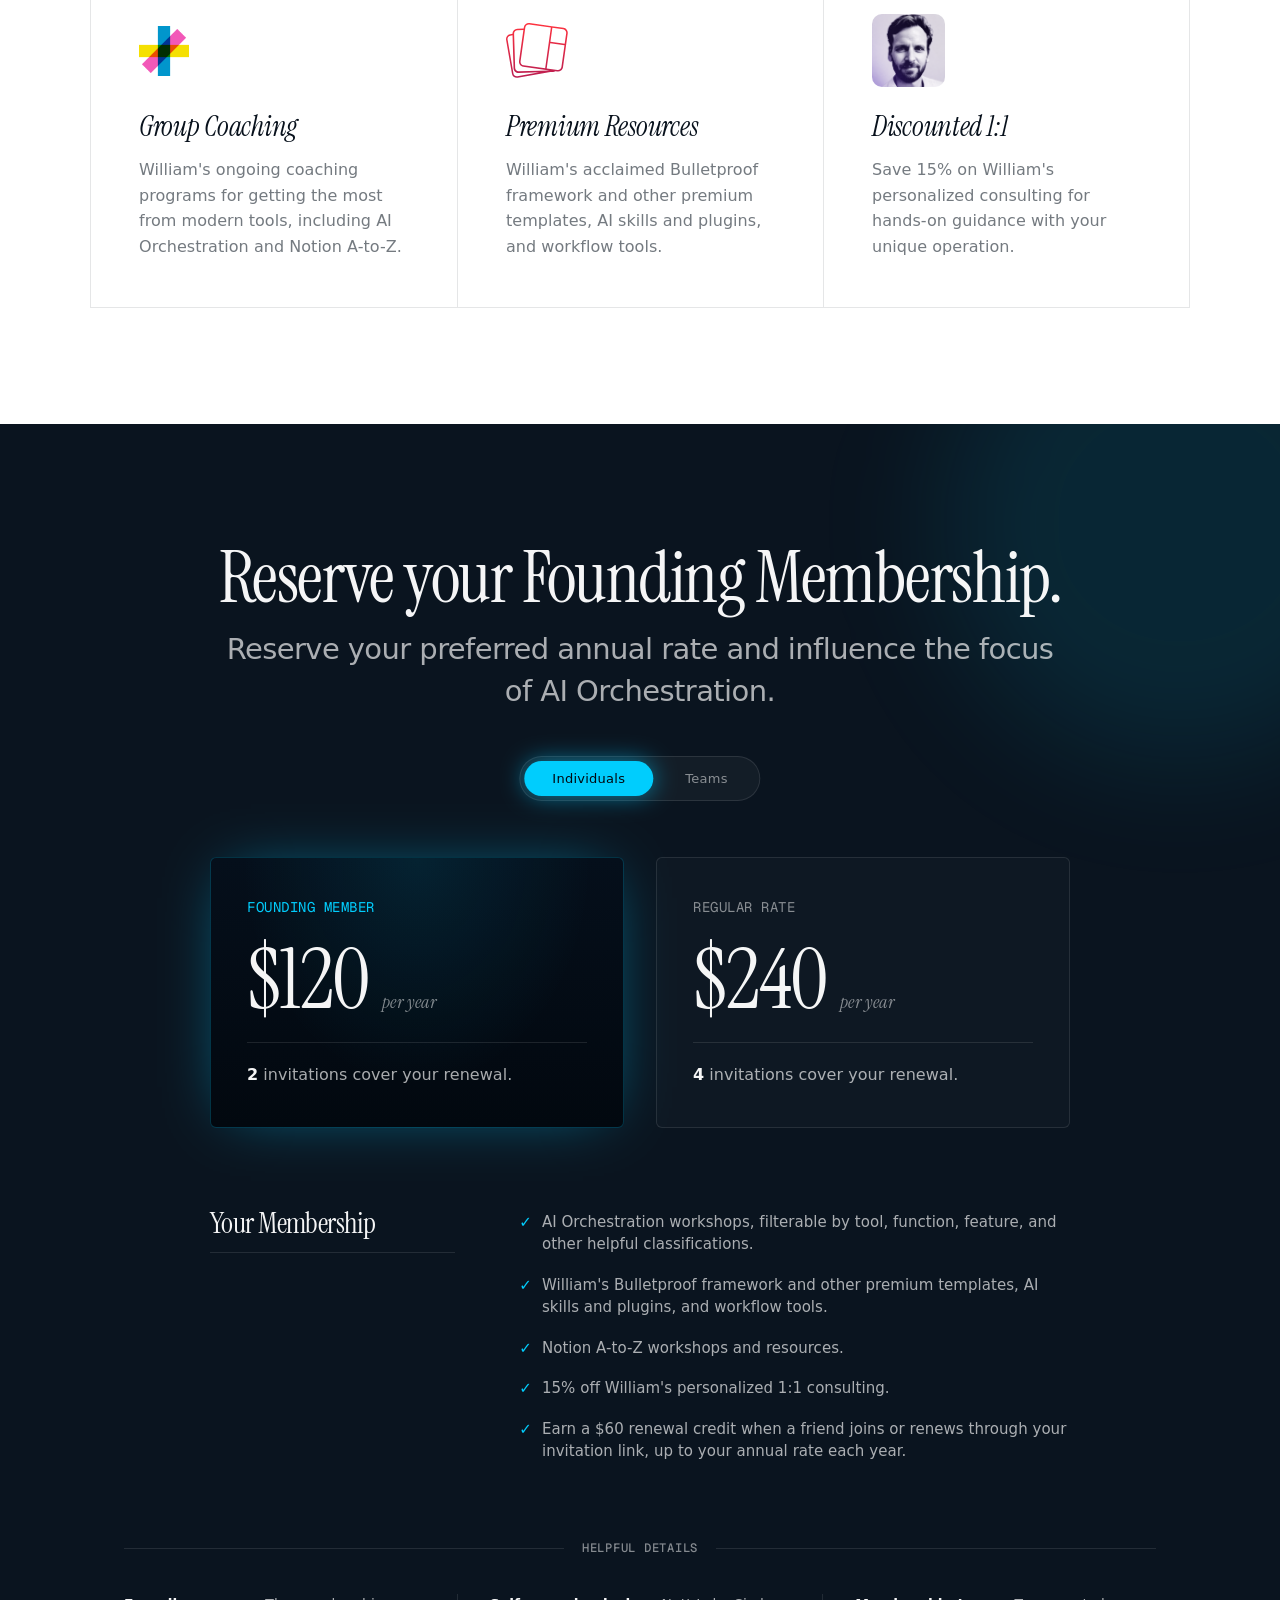
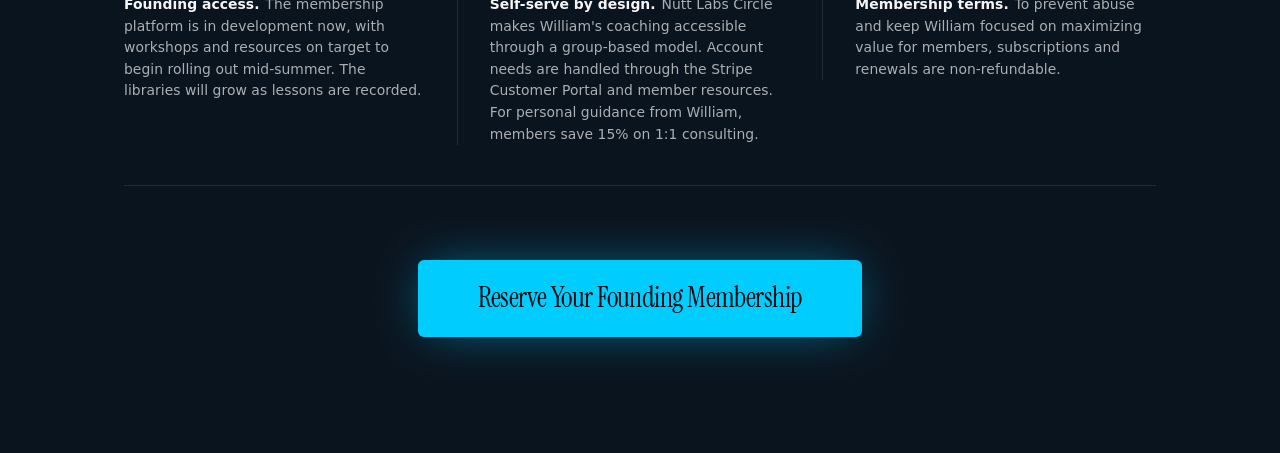
==== commit 106ef4ae: "Prog" ====
--- a/ai-orchestration/index.html
+++ b/ai-orchestration/index.html
@@ -218,7 +218,7 @@
         <hr class="features-line">
       </div>
       <ul class="features-list">
-        <li class="feature-item"><span class="feature-check">&#10003;</span> <span>AI Orchestration workshops, filterable by tool, function, feature, and other helpful classifications..</span></li>
+        <li class="feature-item"><span class="feature-check">&#10003;</span> <span>AI Orchestration workshops, filterable by tool, function, feature, and other helpful classifications.</span></li>
         <li class="feature-item"><span class="feature-check">&#10003;</span> <span>William's Bulletproof framework and other premium templates, AI skills and plugins, and workflow tools.</span></li>
         <li class="feature-item"><span class="feature-check">&#10003;</span> <span>Notion A-to-Z workshops and resources.</span></li>
         <li class="feature-item"><span class="feature-check">&#10003;</span> <span>15% off William's personalized 1:1 consulting.</span></li>
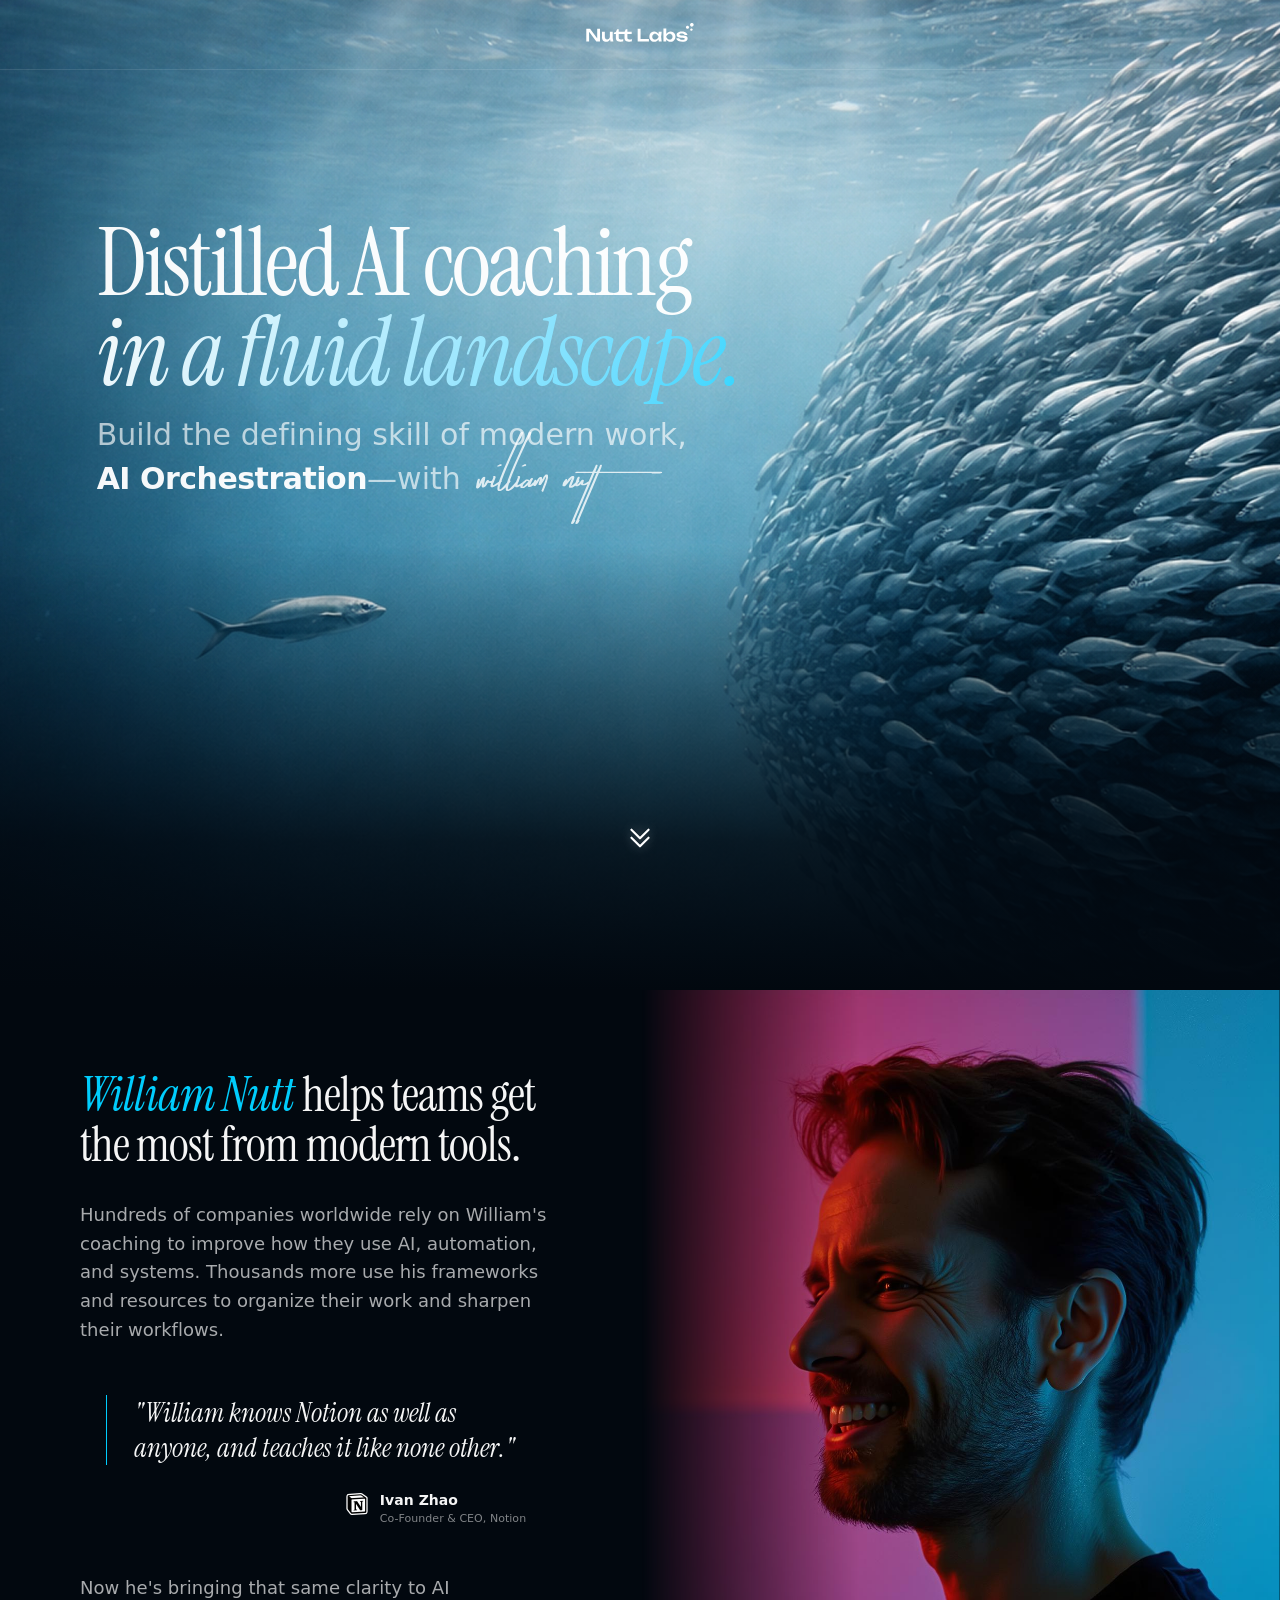
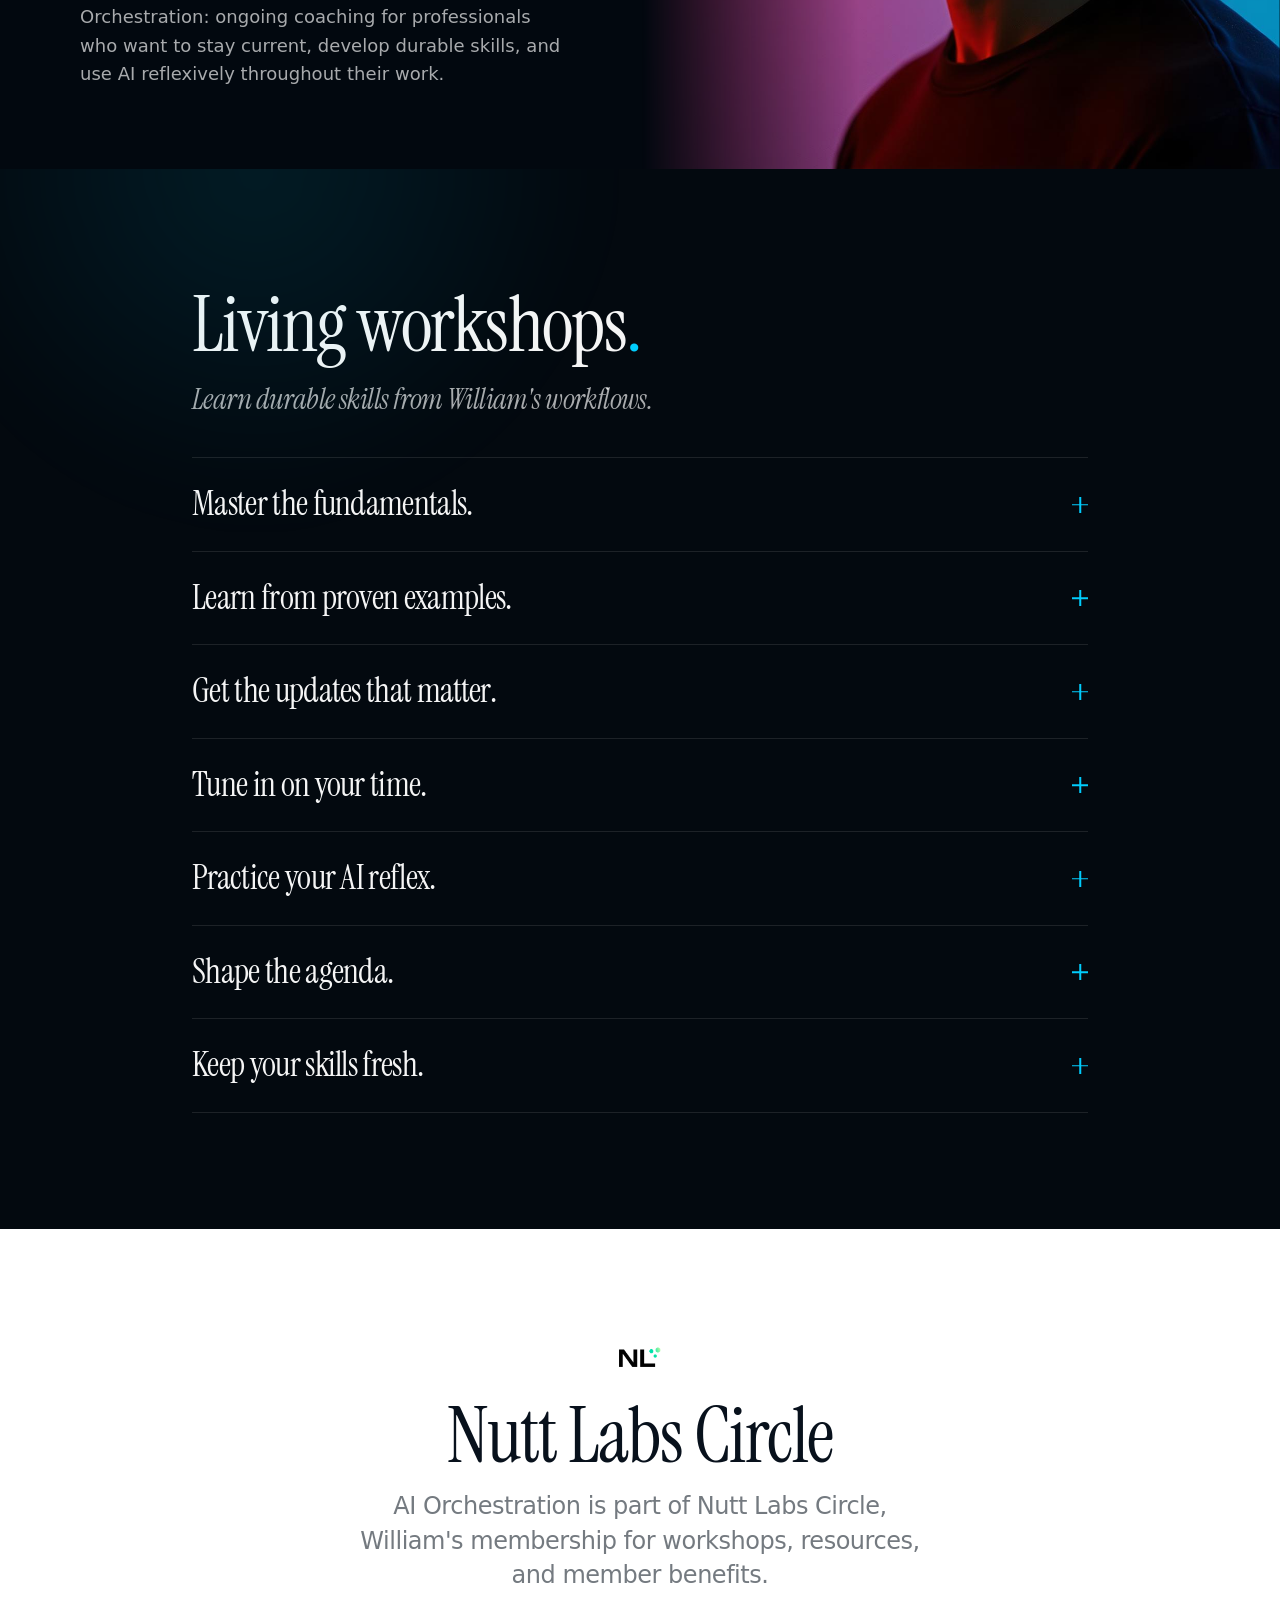
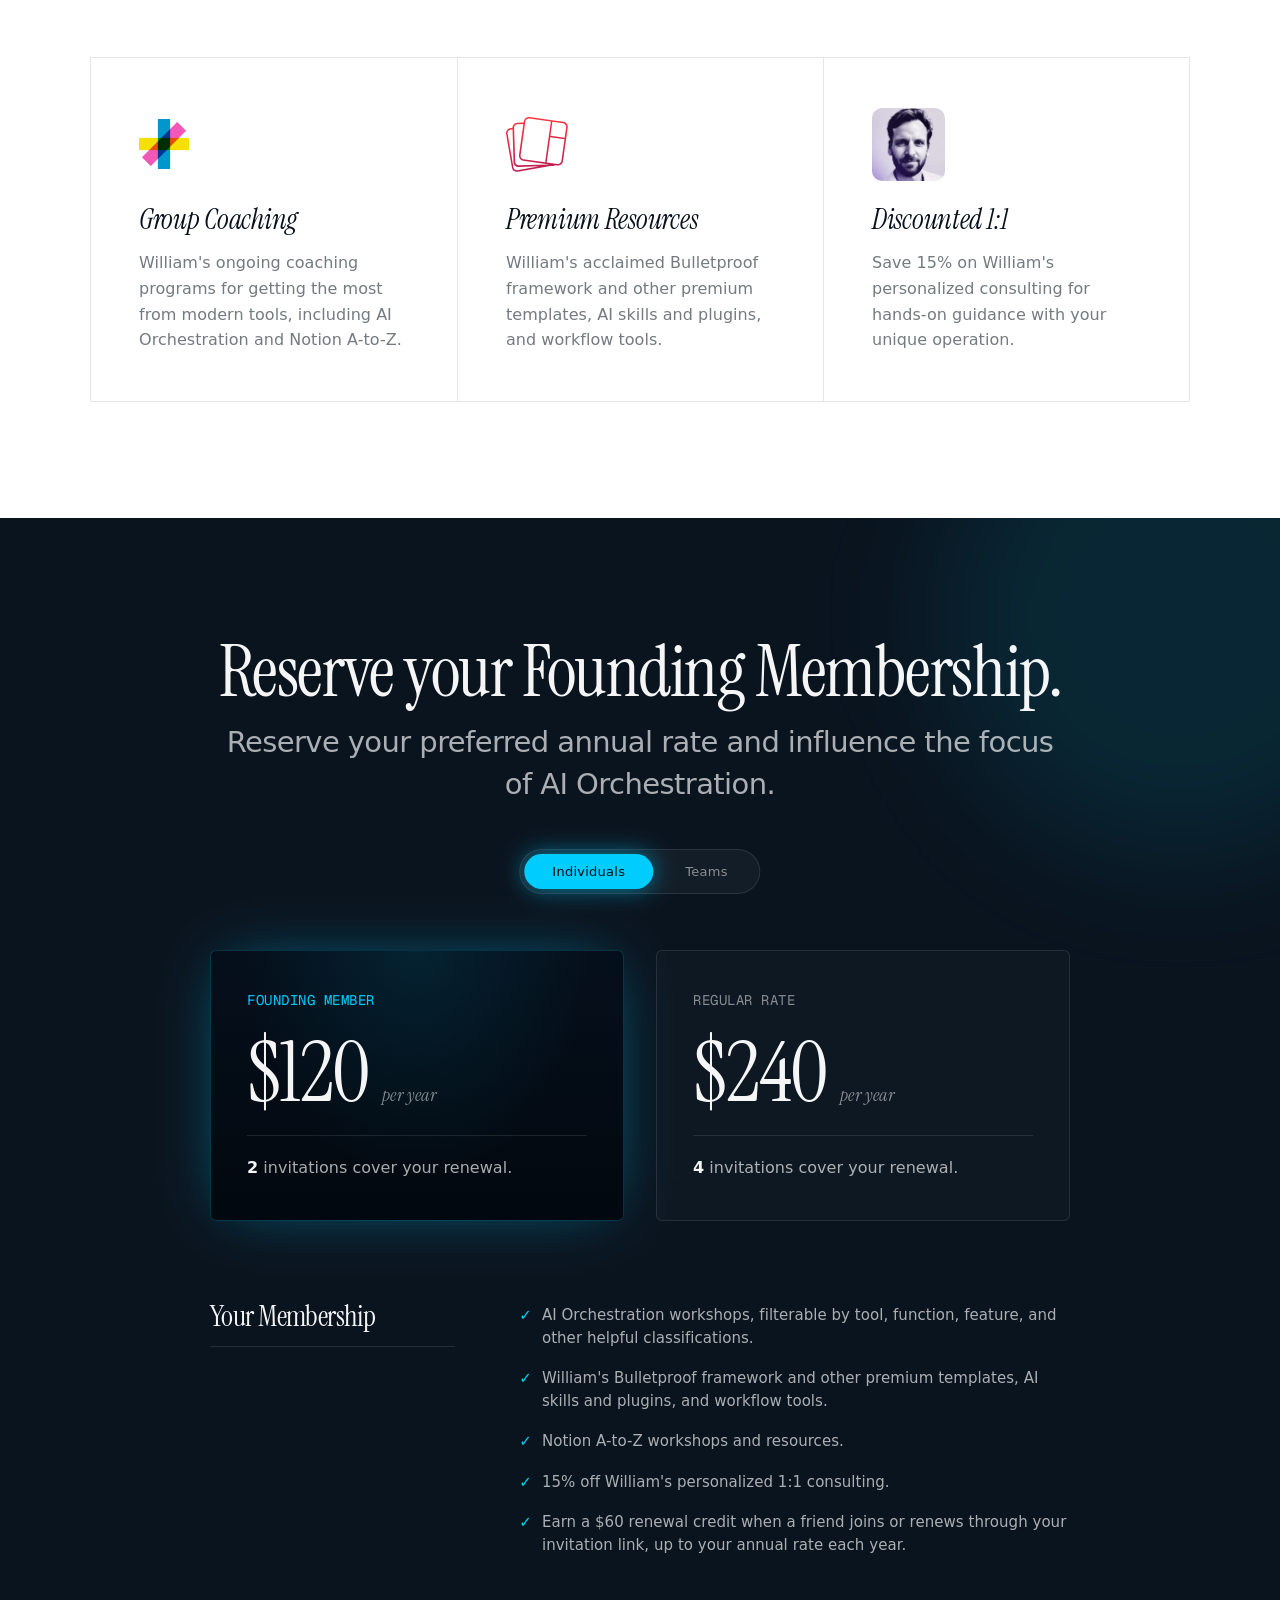
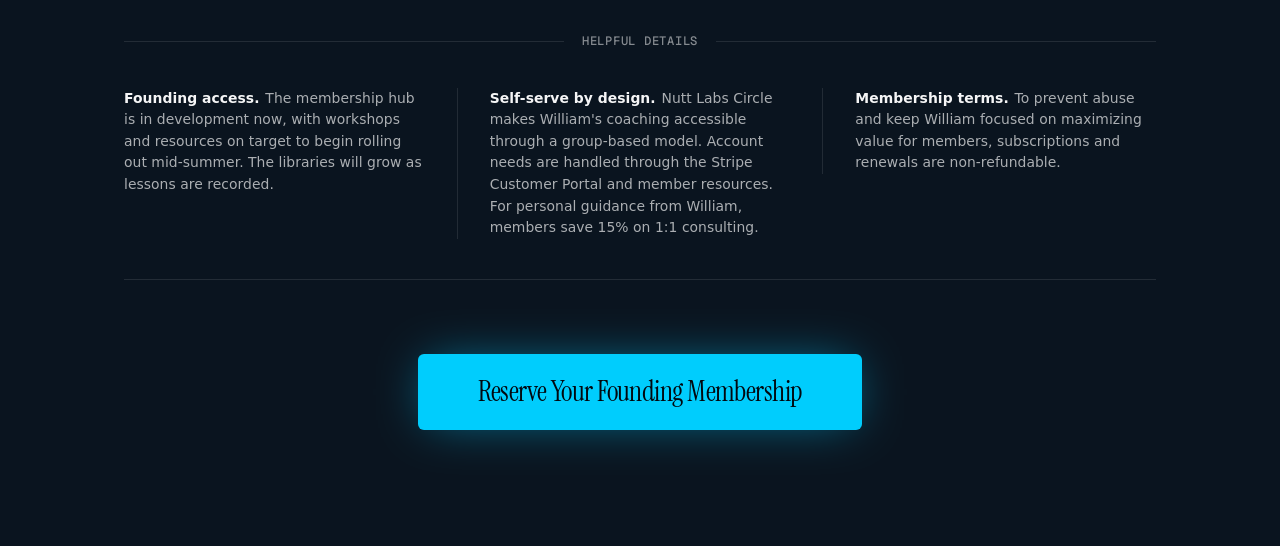
==== commit 96ba6c05: "Updates accordion" ====
--- a/ai-orchestration/index.html
+++ b/ai-orchestration/index.html
@@ -101,6 +101,16 @@
       </div>
 
       <div class="accordion-item">
+        <button class="accordion-trigger" type="button" aria-expanded="false" aria-controls="acc-panel-7" id="acc-trigger-7">
+          <span class="accordion-title">Get the updates that matter.</span>
+          <span class="accordion-icon" aria-hidden="true"></span>
+        </button>
+        <div class="accordion-panel" id="acc-panel-7" role="region" aria-labelledby="acc-trigger-7" hidden>
+          <p class="accordion-body">William will cut through the noise to spotlight the product updates, new tools, and emerging capabilities that matter for your work.</p>
+        </div>
+      </div>
+
+      <div class="accordion-item">
         <button class="accordion-trigger" type="button" aria-expanded="false" aria-controls="acc-panel-3" id="acc-trigger-3">
           <span class="accordion-title">Tune in on your time.</span>
           <span class="accordion-icon" aria-hidden="true"></span>
@@ -230,7 +240,7 @@
       <p class="cta-fine-print-intro">Helpful Details</p>
       <div class="cta-fine-print">
         <div class="cta-fine-print-item">
-          <p class="cta-fine-print-body"><strong>Founding access.</strong> The membership platform is in development now, with workshops and resources on target to begin rolling out mid-summer. The libraries will grow as lessons are recorded.</p>
+          <p class="cta-fine-print-body"><strong>Founding access.</strong> The membership hub is in development now, with workshops and resources on target to begin rolling out mid-summer. The libraries will grow as lessons are recorded.</p>
         </div>
         <div class="cta-fine-print-item">
           <p class="cta-fine-print-body"><strong>Self-serve by design.</strong> Nutt Labs Circle makes William's coaching accessible through a group-based model. Account needs are handled through the Stripe Customer Portal and member resources. For personal guidance from William, members save 15% on 1:1 consulting.</p>
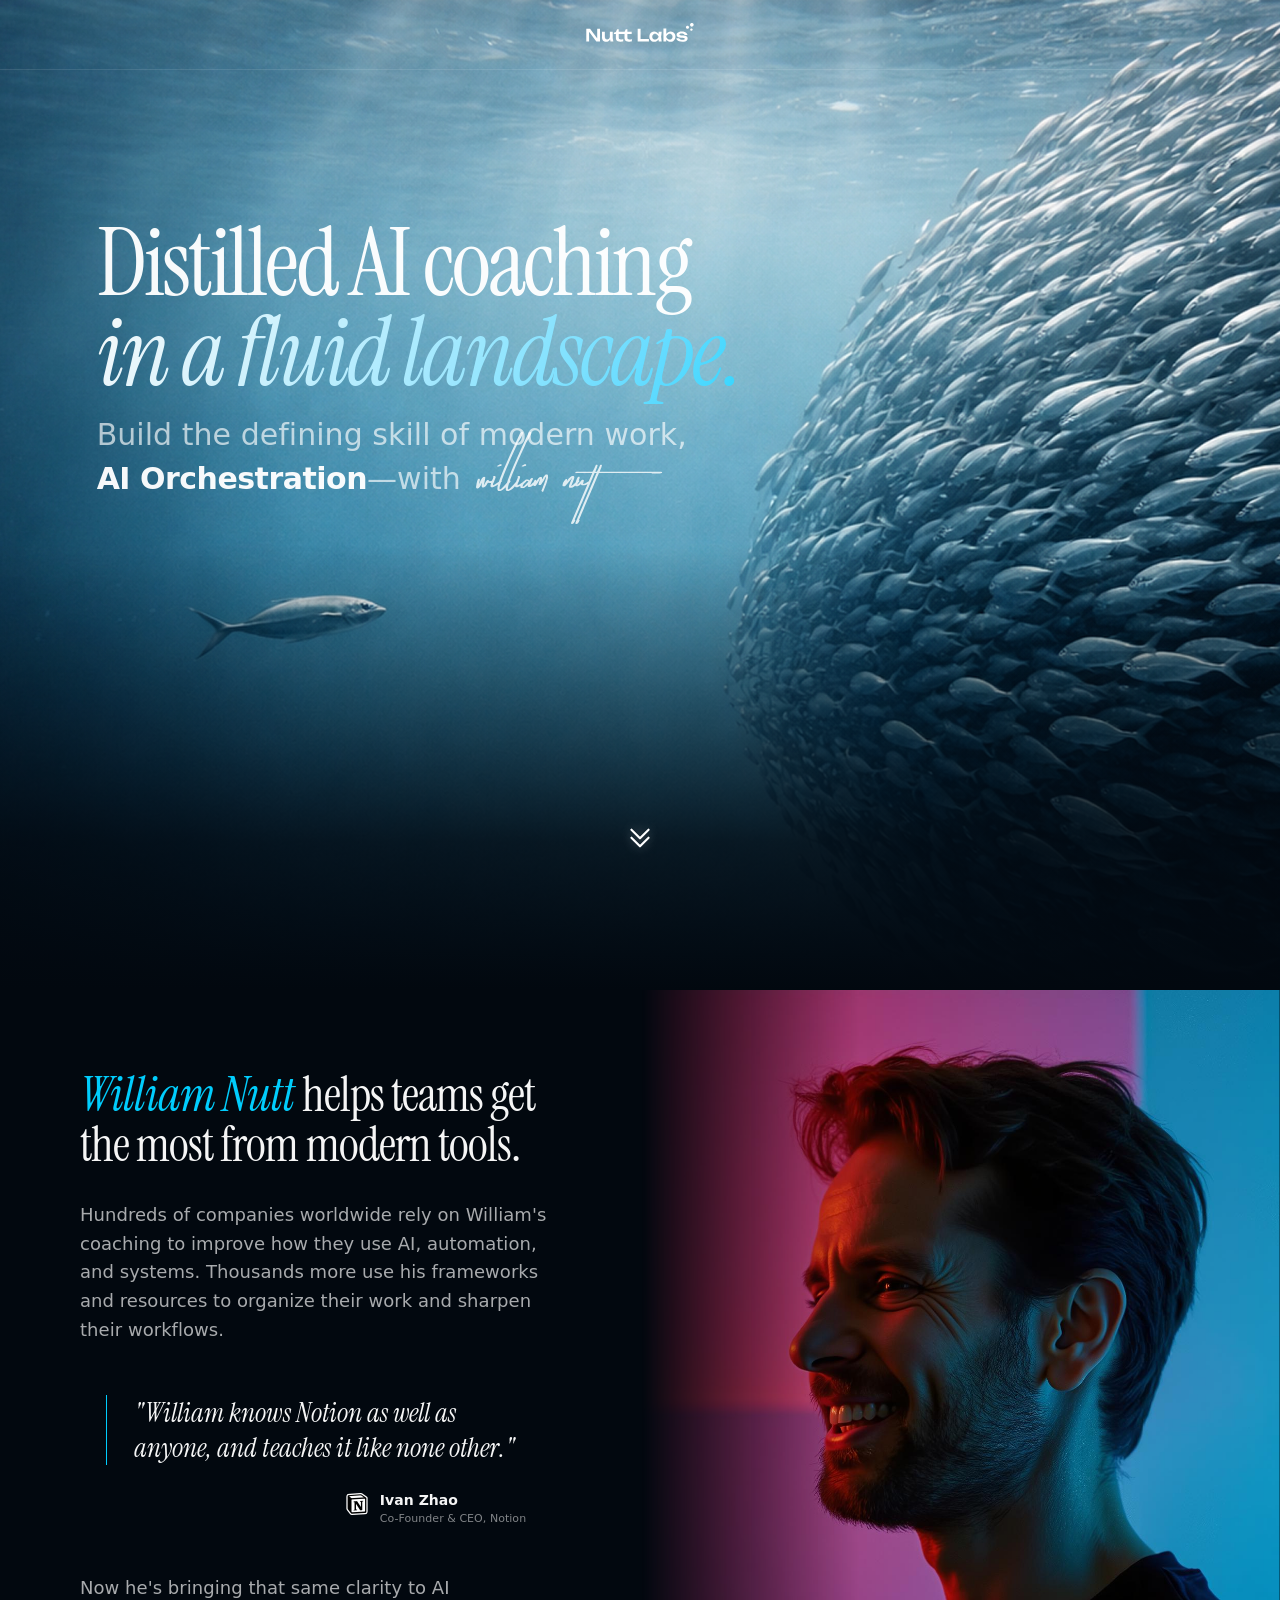
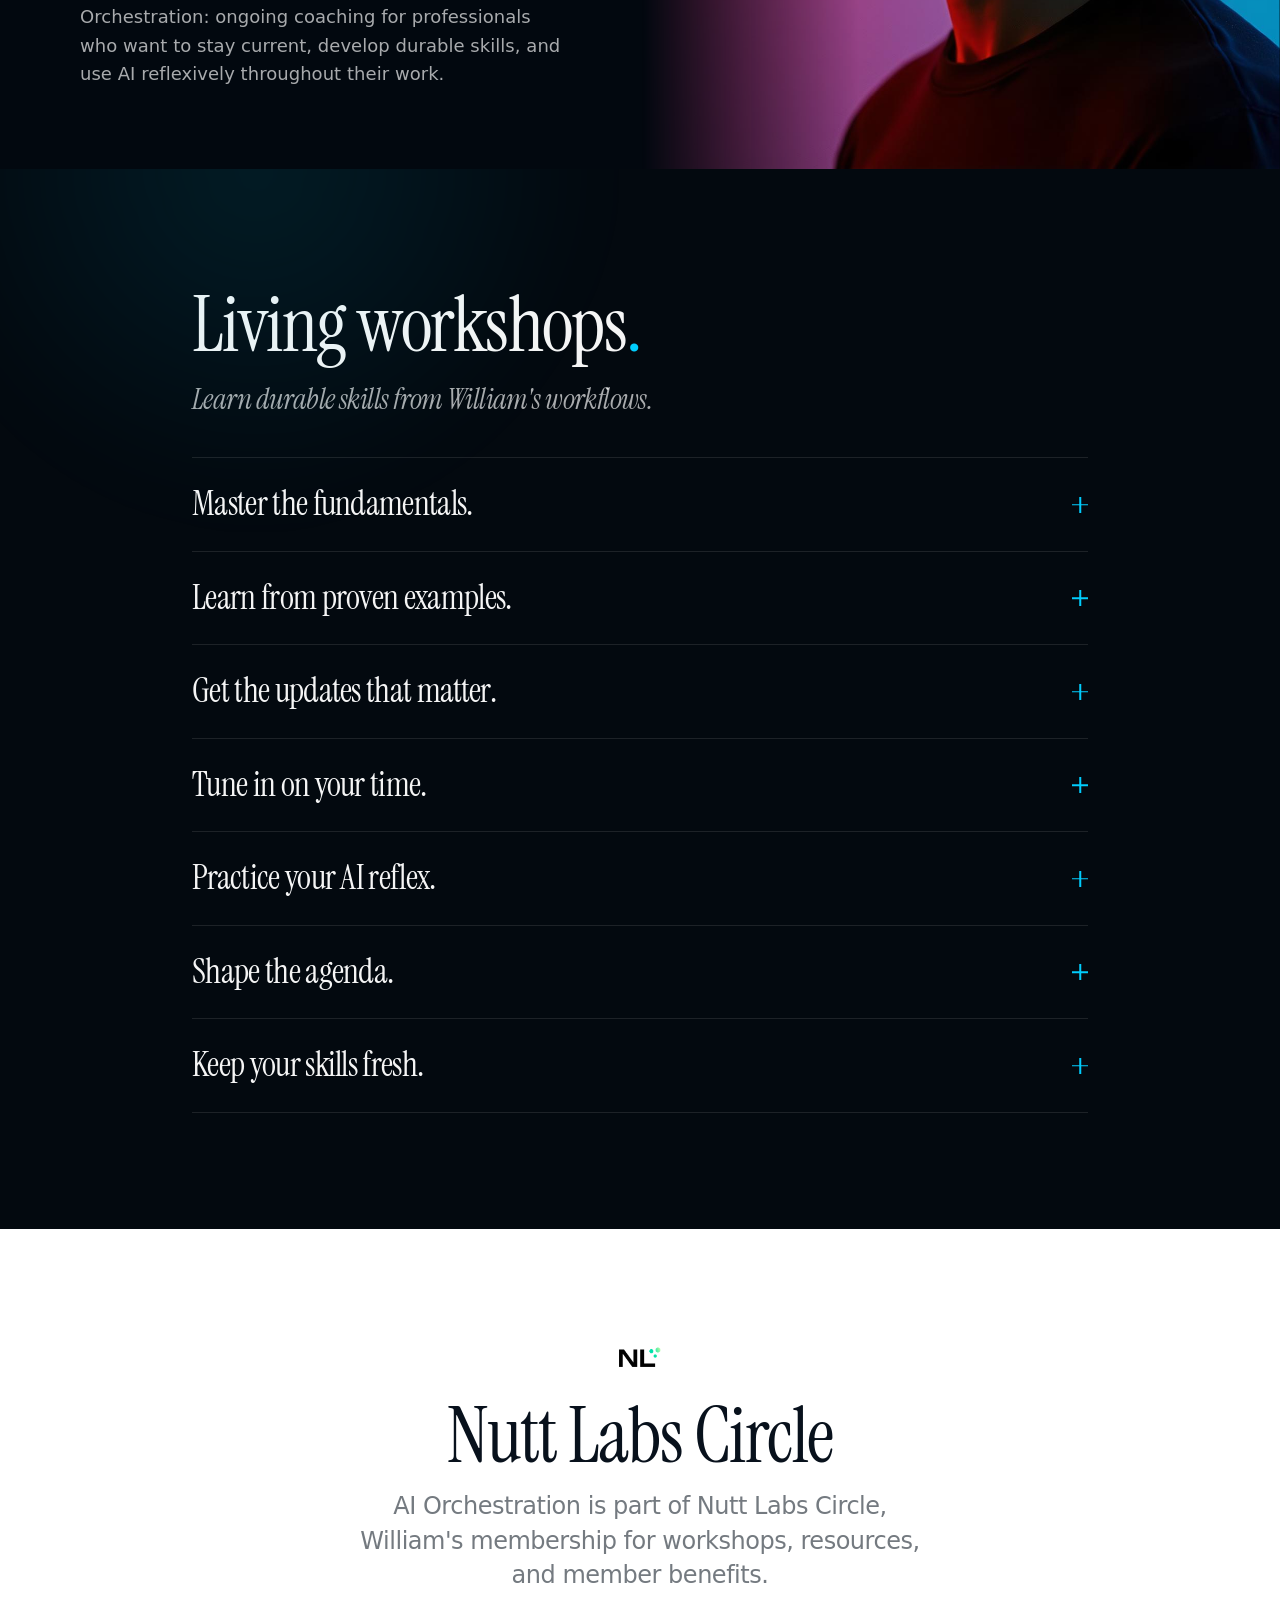
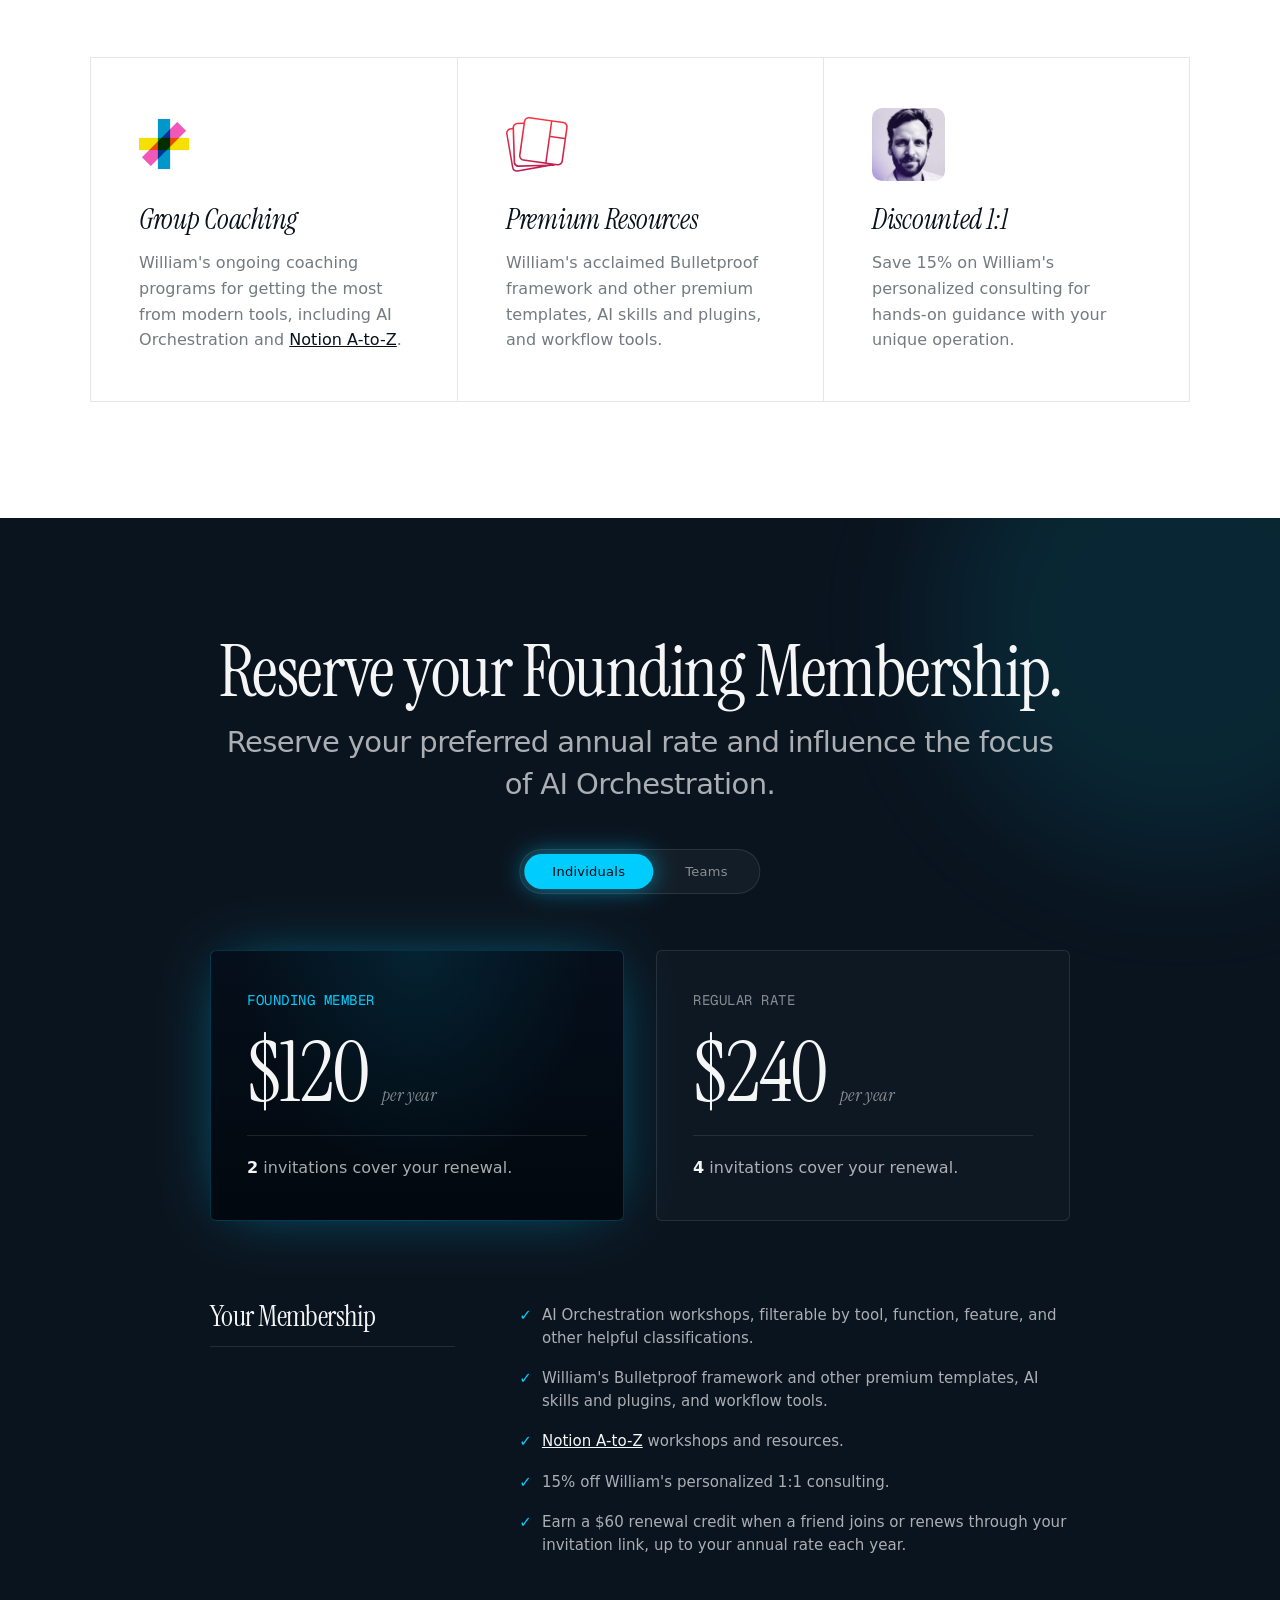
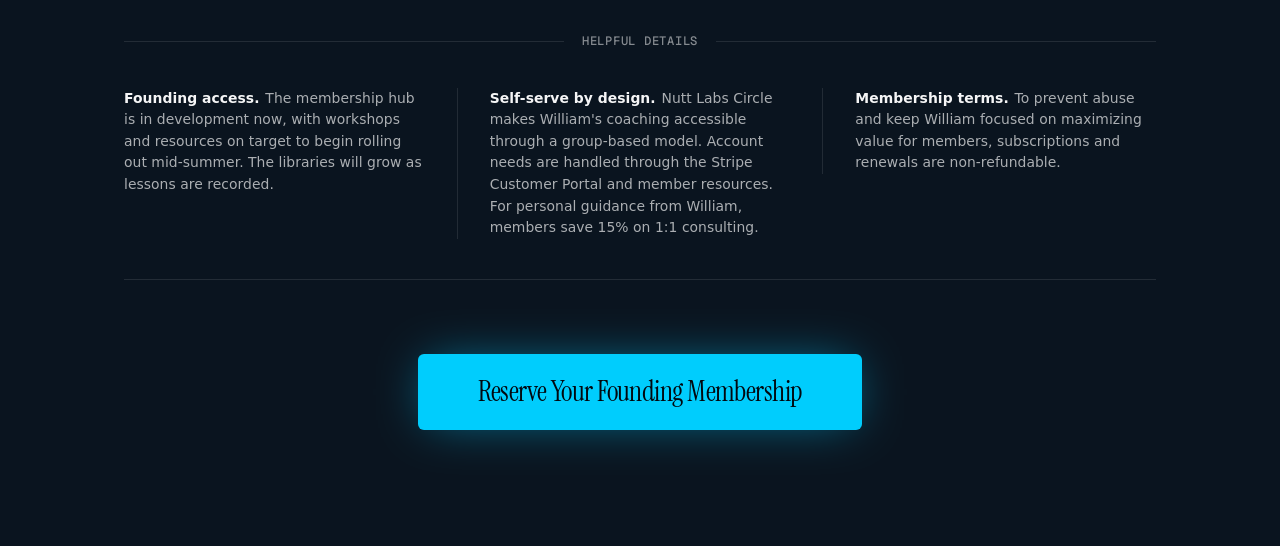
==== commit 9dbd50c9: "workers" ====
--- a/ai-orchestration/index.html
+++ b/ai-orchestration/index.html
@@ -13,8 +13,8 @@
 <meta charset="UTF-8">
 <meta name="viewport" content="width=device-width, initial-scale=1.0">
 <title>Distilled AI Coaching with William Nutt</title>
-<link rel="icon" type="image/png" href="assets/nutt-labs_favicon.png">
-<meta property="og:image" content="assets/ai-orchestration_og.jpg">
+<link rel="icon" type="image/png" href="../assets/nutt-labs_favicon.png">
+<meta property="og:image" content="https://circle.nutt.ai/assets/ai-orchestration_og.jpg">
 <link rel="stylesheet" href="css/main.css">
 </head>
 <body>
@@ -24,11 +24,11 @@
 <section class="hero-section">
   <div class="hero-bg"></div>
   <header class="hero-header">
-    <img src="assets/nutt-labs_logo.svg" alt="Nutt Labs" class="hero-logo">
+    <img src="../assets/nutt-labs_logo.svg" alt="Nutt Labs" class="hero-logo">
   </header>
   <div class="hero-content">
     <h1 class="hero-title">Distilled AI coaching<br><span class="hero-title-sub">in a fluid landscape.</span></h1>
-    <p class="hero-subtitle"><span class="hero-subtitle__line1">Build the defining skill of modern work, </span><span class="hero-subtitle__line2"><strong>AI Orchestration</strong><span style="font-weight: 300">&mdash;</span>with <img src="assets/william-nutt_signature.svg" alt="William Nutt" class="signature"></span></p>
+    <p class="hero-subtitle"><span class="hero-subtitle__line1">Build the defining skill of modern work, </span><span class="hero-subtitle__line2"><strong>AI Orchestration</strong><span style="font-weight: 300">&mdash;</span>with <img src="../assets/william-nutt_signature.svg" alt="William Nutt" class="signature"></span></p>
   </div>
   <div class="scroll-indicator">
     <svg class="chevron-top" width="21" height="12" viewBox="0 0 24 14" fill="none" xmlns="http://www.w3.org/2000/svg">
@@ -55,7 +55,7 @@
         </blockquote>
         <div class="bio-attribution">
           <div class="bio-attr-icon">
-            <img src="assets/notion.png" alt="Notion">
+            <img src="../assets/notion.png" alt="Notion">
           </div>
           <div class="bio-attr-text">
             <div class="bio-attr-name">Ivan Zhao</div>
@@ -67,7 +67,7 @@
       <p class="bio-closing">Now he's bringing that same clarity to AI Orchestration: ongoing coaching for professionals who want to stay current, develop durable skills, and use AI reflexively throughout their work.</p>
     </div>
     <div class="bio-image">
-      <img src="assets/william-nutt_profile.jpg" alt="Portrait of William Nutt">
+      <img src="../assets/william-nutt_profile.jpg" alt="Portrait of William Nutt">
     </div>
   </div>
 </section>
@@ -161,25 +161,25 @@
     <div class="circle-header-row">
       <h2 class="circle-header">Nutt Labs Circle</h2>
       <div class="circle-header-divider"></div>
-      <img src="assets/nutt-labs_icon.png" alt="Nutt Labs" class="circle-logo">
+      <img src="../assets/nutt-labs_icon.png" alt="Nutt Labs" class="circle-logo">
     </div>
     <h4 class="circle-subheader">AI Orchestration is part of Nutt Labs Circle, William's membership for workshops, resources, and member benefits.</h4>
 
     <div class="circle-grid">
       <div class="circle-card">
-        <div class="card-image-wrap"><img src="assets/Productivity-Nexus-Icon.png" alt="Productivity Nexus icon" class="card-image card-image--icon card-image--productivity-nexus"></div>
+        <div class="card-image-wrap"><img src="../assets/Productivity-Nexus-Icon.png" alt="Productivity Nexus icon" class="card-image card-image--icon card-image--productivity-nexus"></div>
         <h4 class="circle-title">Group Coaching</h4>
-        <p class="circle-description">William's ongoing coaching programs for getting the most from modern tools, including AI Orchestration and Notion A-to-Z.</p>
+        <p class="circle-description">William's ongoing coaching programs for getting the most from modern tools, including AI Orchestration and <a href="https://circle.nutt.ai/notion-az" target="_blank" rel="noopener noreferrer">Notion A-to-Z</a>.</p>
       </div>
 
       <div class="circle-card">
-        <div class="card-image-wrap"><img src="assets/templates-icon.svg" alt="Premium resources" class="card-image card-image--icon"></div>
+        <div class="card-image-wrap"><img src="../assets/templates-icon.svg" alt="Premium resources" class="card-image card-image--icon"></div>
         <h4 class="circle-title">Premium Resources</h4>
         <p class="circle-description">William's acclaimed Bulletproof framework and other premium templates, AI skills and plugins, and workflow tools.</p>
       </div>
 
       <div class="circle-card">
-        <div class="card-image-wrap"><img src="assets/william-nutt_purple.png" alt="William Nutt" class="card-image card-image--headshot"></div>
+        <div class="card-image-wrap"><img src="../assets/william-nutt_purple.png" alt="William Nutt" class="card-image card-image--headshot"></div>
         <h4 class="circle-title">Discounted 1:1</h4>
         <p class="circle-description">Save 15% on William's personalized consulting for hands-on guidance with your unique operation.</p>
       </div>
@@ -230,7 +230,7 @@
       <ul class="features-list">
         <li class="feature-item"><span class="feature-check">&#10003;</span> <span>AI Orchestration workshops, filterable by tool, function, feature, and other helpful classifications.</span></li>
         <li class="feature-item"><span class="feature-check">&#10003;</span> <span>William's Bulletproof framework and other premium templates, AI skills and plugins, and workflow tools.</span></li>
-        <li class="feature-item"><span class="feature-check">&#10003;</span> <span>Notion A-to-Z workshops and resources.</span></li>
+        <li class="feature-item"><span class="feature-check">&#10003;</span> <span><a href="https://circle.nutt.ai/notion-az" target="_blank" rel="noopener noreferrer">Notion A-to-Z</a> workshops and resources.</span></li>
         <li class="feature-item"><span class="feature-check">&#10003;</span> <span>15% off William's personalized 1:1 consulting.</span></li>
         <li class="feature-item"><span class="feature-check">&#10003;</span> <span>Earn a $60 renewal credit when a friend joins or renews through your invitation link, up to your annual rate each year.</span></li>
       </ul>
--- a/ai-orchestration/css/main.css
+++ b/ai-orchestration/css/main.css
@@ -166,7 +166,7 @@
 .hero-bg {
   position: absolute;
   inset: 0;
-  background-image: url('../assets/under-the-sea.jpg');
+  background-image: url('../../assets/under-the-sea.jpg');
   background-color: var(--bg-hero);
   background-size: cover;
   background-position: 40% 0;
